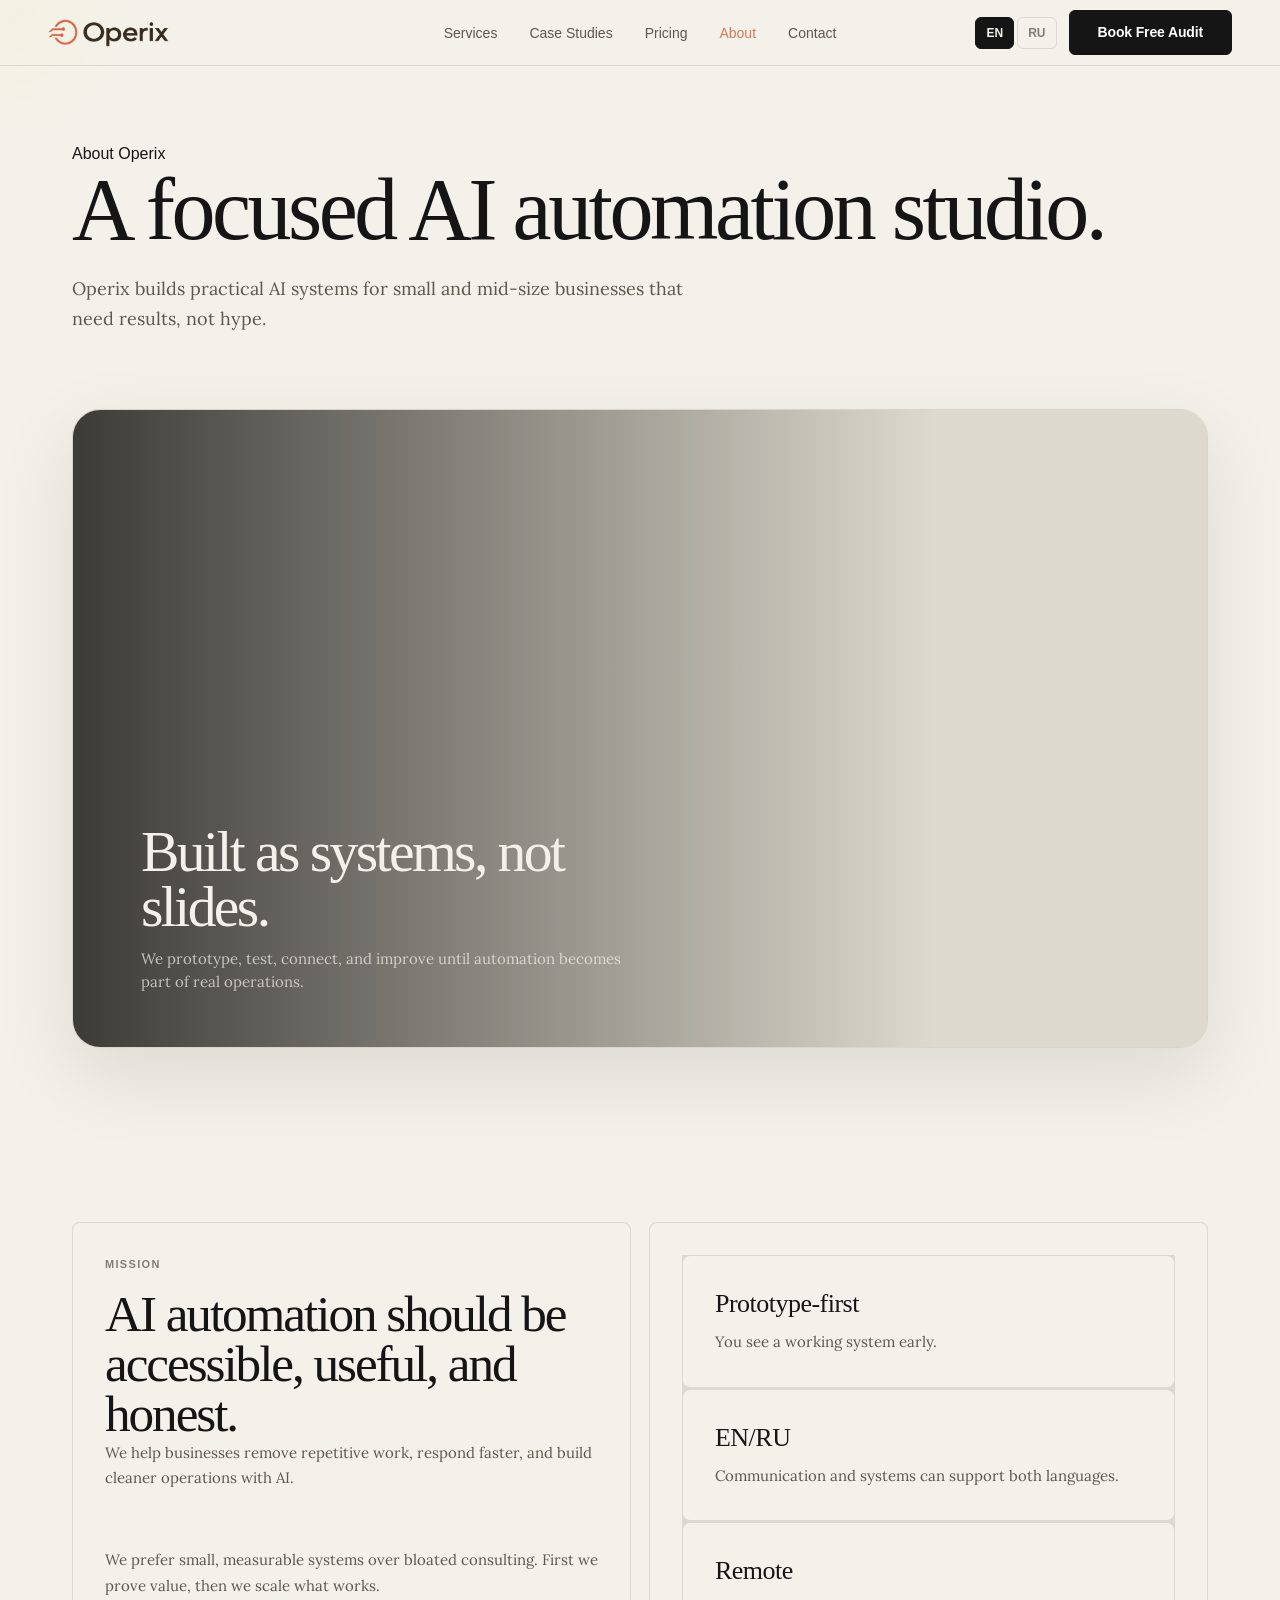
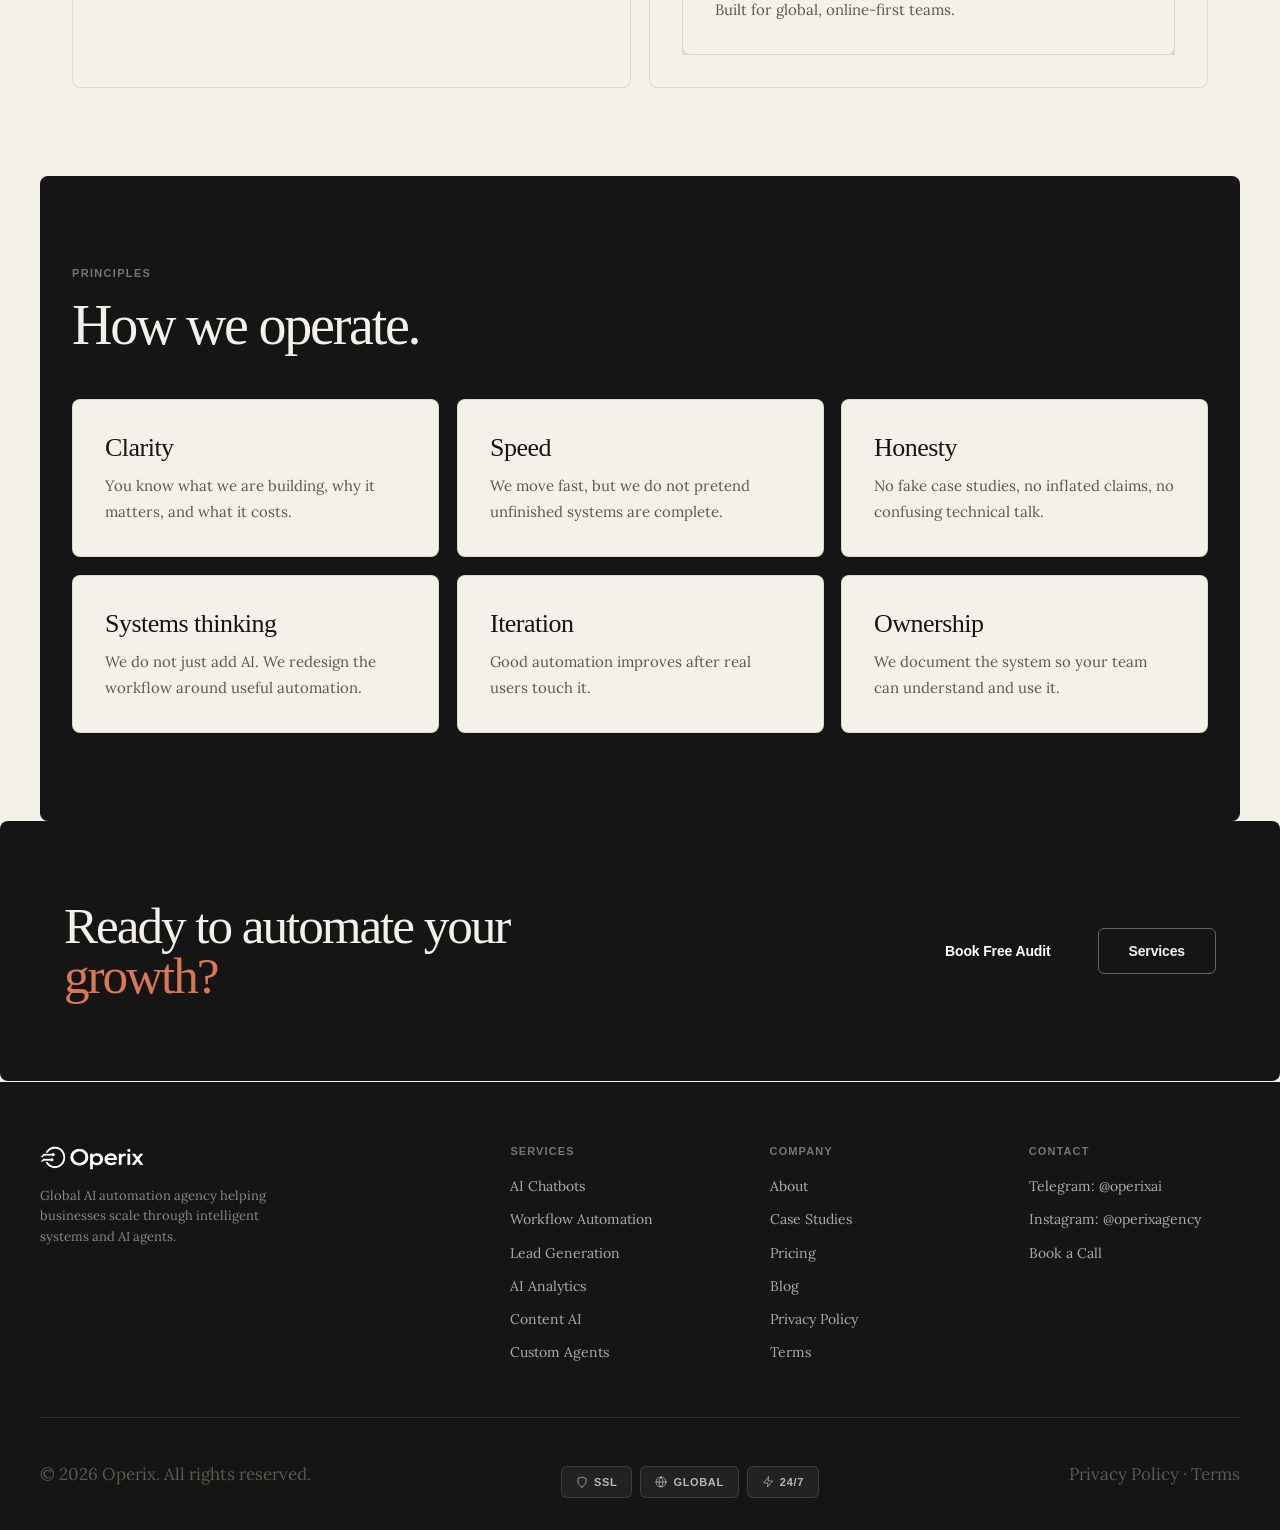
==== about.html @ 53443887 "Polish dark sections and final CTA" ====
<!DOCTYPE html>
<html lang="en">
<head>
<meta charset="UTF-8">
<meta name="viewport" content="width=device-width, initial-scale=1.0">
<meta name="description" content="Operix — AI Automation Agency">
<title>About — Operix</title>
<link rel="stylesheet" href="css/main.css?v=20260611-sectionpolish1">
<link rel="icon" type="image/png" sizes="32x32" href="/operix/operix-tab-icon-32.png?v=20260610-hard4">
<link rel="icon" type="image/png" sizes="16x16" href="/operix/operix-tab-icon-16.png?v=20260610-hard4">
<link rel="shortcut icon" href="/operix/operix-tab-icon.ico?v=20260610-hard4" type="image/x-icon">
<link rel="apple-touch-icon" sizes="180x180" href="/operix/operix-apple-touch-icon.png?v=20260610-hard4">
<link rel="manifest" href="/operix/site.webmanifest?v=20260610-hard4">
<link href="https://fonts.googleapis.com/css2?family=Poppins:wght@400;500;600;700;800;900&family=Lora:ital,wght@0,400;0,500;0,600;0,700;1,400;1,500&display=swap" rel="stylesheet">
</head>
<body>
<div id="nav-placeholder"></div>

<header class="page-header">
  <span class="label" data-p="about_kicker"></span>
  <h1 data-p="about_h1"></h1>
  <p data-p="about_sub"></p>
</header>
<section class="clean-wrap">
  <div class="clean-grid-2">
    <div class="clean-card anim">
      <span class="clean-kicker" data-p="about_mission_k"></span>
      <h2 style="font-size:clamp(32px,4vw,52px)" data-p="about_mission_h"></h2>
      <p data-p="about_mission_p1"></p>
      <p data-p="about_mission_p2"></p>
    </div>
    <div class="clean-card anim">
      <div class="clean-grid-1" style="display:flex;flex-direction:column;gap:1px;background:var(--border)">
        <div class="clean-card"><h3 data-p="about_stat1"></h3><p data-p="about_stat1_d"></p></div>
        <div class="clean-card"><h3 data-p="about_stat2"></h3><p data-p="about_stat2_d"></p></div>
        <div class="clean-card"><h3 data-p="about_stat3"></h3><p data-p="about_stat3_d"></p></div>
      </div>
    </div>
  </div>
</section>
<section class="section section-dark">
  <span class="clean-kicker" data-p="about_why_k"></span>
  <h2 class="section-title" style="margin-bottom:46px" data-p="about_why_h"></h2>
  <div class="clean-grid-3">
    <div class="outcome-card anim"><h3 data-p="about_v1_h"></h3><p data-p="about_v1_p"></p></div>
    <div class="outcome-card anim"><h3 data-p="about_v2_h"></h3><p data-p="about_v2_p"></p></div>
    <div class="outcome-card anim"><h3 data-p="about_v3_h"></h3><p data-p="about_v3_p"></p></div>
    <div class="outcome-card anim"><h3 data-p="about_v4_h"></h3><p data-p="about_v4_p"></p></div>
    <div class="outcome-card anim"><h3 data-p="about_v5_h"></h3><p data-p="about_v5_p"></p></div>
    <div class="outcome-card anim"><h3 data-p="about_v6_h"></h3><p data-p="about_v6_p"></p></div>
  </div>
</section>
<div id="footer-placeholder"></div>
<script src="js/layout.js?v=20260611-videobadge2"></script>
<script src="js/main.js?v=11"></script>
<script src="js/page-copy.js?v=20260611-proof1"></script>
<script src="js/video-motion.js?v=20260611-videobadge2"></script>
<script src="js/mobile-smooth.js?v=20260611-mobilefix1"></script>
</body>
</html>
---- css/main.css ----
/* ═══════════════════════════════════════════════════════
   OPERIX — Single Master CSS
   Design: Anthropic-inspired (ivory, slate, terracotta)
   All previous CSS files replaced by this one file.
   ═══════════════════════════════════════════════════════ */

@import url('https://fonts.googleapis.com/css2?family=Poppins:wght@400;500;600;700;800;900&family=Lora:ital,wght@0,400;0,600;1,400&display=swap');

/* ── Variables ── */
:root {
  --ivory:    #f4f1ea;
  --ivory-2:  #ebe6da;
  --ivory-3:  #dfd6c7;
  --slate:    #151515;
  --slate-2:  #2b2822;
  --slate-3:  #5e574d;
  --muted:    rgba(21,21,19,0.52);
  --border:   rgba(21,21,19,0.11);
  --terracotta:   #da7756;
  --terracotta-2: #bd5d3a;
  --terracotta-bg: rgba(218,119,86,0.10);
  --radius-ui: 6px;
  --radius-panel: 8px;
  --ease: cubic-bezier(.22,1,.36,1);
  /* legacy aliases */
  --black: var(--ivory); --white: var(--slate);
  --accent: var(--terracotta); --accent2: var(--terracotta-2);
  --gray: var(--ivory-2); --gray2: var(--ivory-3); --gray3: #dbd8cc;
  --muted2: var(--muted); --bg: var(--ivory); --surface: var(--ivory-2);
}

/* ── Reset ── */
*, *::before, *::after { margin:0; padding:0; box-sizing:border-box; min-width:0; }
html { scroll-behavior:smooth; font-size:16px; }
html, body { max-width:100%; overflow-x:hidden; background:var(--ivory); color:var(--slate); }
img { max-width:100%; display:block; }
a { color:inherit; text-decoration:none; }
svg { stroke:currentColor; }
input, select, textarea { font-size:16px; }

body {
  font-family: 'Lora', Georgia, serif;
  line-height:1.65;
  -webkit-font-smoothing:antialiased;
  background:var(--ivory);
  color:var(--slate);
}

/* ── Typography ── */
h1, h2, h3, h4, h5, h6 {
  font-family: Georgia, 'Times New Roman', serif;
  font-weight:500;
  line-height:.98;
  letter-spacing:-.04em;
  color:var(--slate);
}
h1 { font-size: clamp(40px, 7vw, 88px); }
h2 { font-size: clamp(28px, 4.5vw, 56px); }
h3 { font-size: clamp(18px, 2.5vw, 26px); line-height:1.2; letter-spacing:-.02em; }
p  { font-family:'Lora', Georgia, serif; font-size:17px; line-height:1.7; color:var(--slate-3); }

/* UI elements use sans */
.btn, .lang-btn, .label, .section-label, .clean-kicker, .eyebrow,
.nav-links a, .badge, .card-price, .stat-desc, .stat-label, .niche-tag,
.pricing-plan-name, .pricing-price-note, .blog-tag, .case-tag, .step-circle,
.step-number, .proof-text, .t-name, .t-role, .author-name, .author-role,
.footer-col h4, .footer-col h5, .footer-copy, .footer-links a,
.form-label, .faq-q, .mobile-menu a {
  font-family: -apple-system, BlinkMacSystemFont, 'Inter', 'Segoe UI', Roboto, Arial, sans-serif;
}

.accent { color:var(--terracotta); }
.stroke { color:var(--muted); }
.text-muted { color:var(--muted); }

/* ── Nav ── */
nav {
  position:fixed; top:0; left:0; right:0; z-index:100;
  height:66px;
  display:flex; align-items:center;
  padding:0 clamp(16px,4vw,48px);
  background:rgba(244,241,234,.94);
  border-bottom:1px solid var(--border);
  backdrop-filter:blur(16px);
  -webkit-backdrop-filter:blur(16px);
}
nav .logo { flex-shrink:0; margin-right:auto; display:flex; align-items:center; }
nav .logo img { height:28px; width:auto; }
.nav-links {
  position:absolute; left:50%; transform:translateX(-50%);
  display:flex; align-items:center; gap:32px;
  list-style:none; margin:0; padding:0;
}
.nav-links li { list-style:none; }
.nav-links a {
  font-size:14px; font-weight:500;
  color:var(--slate-3); transition:color .2s;
}
.nav-links a:hover, .nav-links a.active { color:var(--terracotta); }
.nav-right { display:flex; align-items:center; gap:12px; margin-left:28px; flex-shrink:0; }
.lang-switch, .lang-switcher { display:flex; gap:3px; }
.lang-btn {
  min-width:38px; height:32px; padding:0 10px;
  border:1px solid var(--border); background:transparent;
  color:var(--muted); font-size:12px; font-weight:700; cursor:pointer;
  transition:all .2s; border-radius:var(--radius-ui);
}
.lang-btn.active { background:var(--slate); border-color:var(--slate); color:var(--ivory); }
.lang-btn:hover:not(.active) { border-color:var(--terracotta); color:var(--terracotta); }

/* ── Mobile menu button ── */
.mobile-menu-btn {
  display:none !important;
  width:42px; height:42px; padding:0;
  border:1px solid var(--border); background:transparent;
  align-items:center; justify-content:center; cursor:pointer;
  border-radius:var(--radius-ui); color:var(--slate);
}
.mobile-menu-btn .burger {
  width:22px; height:15px;
  display:flex; flex-direction:column; justify-content:space-between; align-items:flex-end;
}
.mobile-menu-btn .burger span {
  display:block; height:2px; background:var(--slate); border-radius:999px;
}
.mobile-menu-btn .burger span:nth-child(1) { width:22px; background:var(--terracotta); }
.mobile-menu-btn .burger span:nth-child(2) { width:17px; }
.mobile-menu-btn .burger span:nth-child(3) { width:12px; background:var(--terracotta); }

/* ── Mobile menu panel ── */
.mobile-menu {
  position:fixed; inset:0;
  z-index:99; background:var(--ivory);
  padding:94px 20px calc(24px + env(safe-area-inset-bottom));
  min-height:100vh; min-height:100dvh;
  overflow-y:auto; overscroll-behavior:contain;
  transform:translateX(100%); opacity:0;
  transition:transform .28s var(--ease), opacity .28s ease;
  display:flex; flex-direction:column; pointer-events:none;
}
.mobile-menu.open { transform:translateX(0); opacity:1; pointer-events:auto; }
.mobile-menu ul { list-style:none; padding:0; margin:0; display:flex; flex-direction:column; flex:1; }
.mobile-menu a {
  display:flex; align-items:center; justify-content:space-between;
  min-height:52px; border-bottom:1px solid var(--border);
  color:var(--slate); font-weight:600; font-size:16px; text-decoration:none;
  transition:color .2s;
}
.mobile-menu a:hover { color:var(--terracotta); }
.mobile-menu-bottom { display:flex; flex-direction:column; gap:12px; padding-top:24px; margin-top:auto; }
.mobile-menu .btn-primary,
.mobile-menu .btn-primary:hover {
  color:#fff;
}
html.menu-open, body.menu-open { overflow:hidden; }
body.menu-open { position:fixed; left:0; right:0; width:100%; }

/* ── Buttons ── */
.btn {
  display:inline-flex; align-items:center; justify-content:center;
  gap:8px; cursor:pointer; border:none; text-decoration:none;
  font-size:14px; font-weight:700; letter-spacing:-.01em;
  white-space:normal; text-wrap:balance; line-height:1.15;
  min-height:44px; border-radius:var(--radius-ui);
  transition:transform .2s var(--ease), background .2s, border-color .2s, color .2s, box-shadow .2s;
}
.btn svg { flex-shrink:0; }
.btn-primary { background:var(--slate); border:1.5px solid var(--slate); color:#fff; padding:13px 28px; }
.btn-primary:hover { background:var(--terracotta-2); border-color:var(--terracotta-2); transform:translateY(-2px); box-shadow:0 12px 28px rgba(189,93,58,.2); }
.btn-ghost { background:transparent; border:1.5px solid rgba(21,21,19,.28); color:var(--slate); padding:13px 28px; }
.btn-ghost:hover { background:var(--slate); border-color:var(--slate); color:#fff; transform:translateY(-2px); }
.btn-outline { background:transparent; border:1.5px solid var(--terracotta); color:var(--terracotta); padding:13px 28px; }
.btn-outline:hover { background:var(--terracotta); color:#fff; transform:translateY(-2px); }
.btn-xl { padding:16px 36px; font-size:15px; }
.btn-lg { padding:14px 30px; }
.btn-sm { padding:9px 18px; font-size:13px; }

/* CTA banner overrides */
.cta-banner .btn-ghost { border-color:rgba(244,241,234,.36); color:var(--ivory); }
.cta-banner .btn-ghost:hover { border-color:var(--ivory); background:rgba(244,241,234,.1); color:var(--ivory); }
.section-dark .btn-ghost { border-color:rgba(244,241,234,.3); color:var(--ivory); }
.section-dark .btn-ghost:hover { background:rgba(244,241,234,.1); border-color:var(--ivory); }

/* ── Layout ── */
.section { padding:88px 32px; max-width:1200px; margin:0 auto; }
.section-full { padding:88px 32px; background:var(--ivory-2); }
.section-dark { padding:88px 32px; background:var(--slate); }
.section.section-dark { border-radius:var(--radius-panel); overflow:hidden; }
.section-dark h1, .section-dark h2, .section-dark h3, .section-dark .section-title { color:var(--ivory); }
.section-dark p, .section-dark li { color:rgba(244,241,234,.70); }
.section-dark .label, .section-dark .section-label, .section-dark .clean-kicker { color:rgba(244,241,234,.44); }

.section-head { display:flex; justify-content:space-between; align-items:flex-end; gap:28px; margin-bottom:52px; }
.section-head > p { max-width:420px; }
.section-label {
  display:block; font-size:11px; font-weight:700;
  letter-spacing:.12em; text-transform:uppercase; color:var(--terracotta); margin-bottom:16px;
}
.clean-kicker {
  display:block; font-size:11px; font-weight:700;
  letter-spacing:.12em; text-transform:uppercase; color:var(--muted); margin-bottom:16px;
}
.section-title { max-width:580px; }

/* ── Hero ── */
.hero, .clean-hero {
  padding:140px 32px 80px; max-width:1200px; margin:0 auto;
  display:flex; flex-direction:column;
  position:relative; overflow:hidden;
}
.hero h1, .clean-title { max-width:860px; margin-bottom:28px; }
.hero-sub, .clean-sub {
  font-size:18px; line-height:1.7; color:var(--slate-3);
  max-width:580px; margin-bottom:48px;
  font-family:'Lora', Georgia, serif;
}
.hero-actions, .clean-actions { display:flex; gap:14px; align-items:center; flex-wrap:wrap; }
.hero-social-proof, .clean-proof {
  margin-top:44px; display:flex; align-items:center; gap:12px;
  padding-top:0; border-top:0; flex-wrap:wrap;
}
.proof-token {
  display:inline-flex; align-items:center; gap:12px;
  font-size:11px; font-weight:700; letter-spacing:.08em; text-transform:uppercase;
  color:rgba(21,21,19,.42);
  border:0; padding:0; background:transparent;
  font-family:sans-serif;
}
.proof-token:not(:last-child)::after {
  content:"";
  width:4px; height:4px; border-radius:50%;
  background:rgba(21,21,19,.22);
}
.proof-avatars { display:flex; }
.proof-avatar {
  width:36px; height:36px; border-radius:50%;
  background:var(--ivory-3); border:2px solid var(--ivory);
  display:flex; align-items:center; justify-content:center;
  font-size:11px; font-weight:700; color:var(--terracotta); margin-left:-8px;
}
.proof-avatar:first-child { margin-left:0; }
.proof-text { font-size:13px; color:var(--muted); }
.clean-note {
  display:flex; align-items:center; justify-content:space-between; gap:24px;
  padding:32px;
  background:var(--ivory-2);
  border:1px solid var(--border);
  border-radius:var(--radius-panel);
}
.clean-note strong {
  display:block;
  margin-bottom:8px;
  font-family:-apple-system, BlinkMacSystemFont, 'Inter', 'Segoe UI', Roboto, Arial, sans-serif;
  font-size:15px;
  color:var(--slate);
}
.clean-note span {
  display:block;
  max-width:680px;
  color:var(--slate-3);
}
.clean-note .btn { flex-shrink:0; }
.proof-stars { color:var(--terracotta); font-size:12px; }

/* floating orbs */
.hero-orb { position:absolute; border-radius:50%; pointer-events:none; filter:blur(80px); opacity:.22; }
.hero-orb-1 { width:500px; height:500px; right:-80px; top:40px; background:radial-gradient(circle, rgba(218,119,86,.28), transparent 70%); animation:float1 8s ease-in-out infinite; }
.hero-orb-2 { width:280px; height:280px; left:-40px; bottom:80px; background:radial-gradient(circle, rgba(218,119,86,.14), transparent 70%); animation:float2 11s ease-in-out infinite; }
@keyframes float1 { 0%,100%{transform:translate(0,0)} 50%{transform:translate(-30px,18px)} }
@keyframes float2 { 0%,100%{transform:translate(0,0)} 50%{transform:translate(18px,-14px)} }

/* ── Cards & Grids ── */
.grid-3 { display:grid; grid-template-columns:repeat(3,minmax(0,1fr)); gap:1px; background:var(--border); border-radius:var(--radius-panel); overflow:hidden; }
.grid-2 { display:grid; grid-template-columns:repeat(2,minmax(0,1fr)); gap:1px; background:var(--border); border-radius:var(--radius-panel); overflow:hidden; }
.clean-grid-3 { display:grid; grid-template-columns:repeat(3,minmax(0,1fr)); gap:18px; }
.clean-grid-4 { display:grid; grid-template-columns:repeat(4,minmax(0,1fr)); gap:18px; }
.clean-grid-2 { display:grid; grid-template-columns:repeat(2,minmax(0,1fr)); gap:18px; }
.clean-wrap { padding:88px 32px; max-width:1200px; margin:0 auto; }

.card, .clean-card, .outcome-card, .plan {
  background:var(--ivory); padding:32px;
  display:flex; flex-direction:column;
  border:1px solid var(--border);
  border-radius:var(--radius-panel);
  transition:border-color .2s, box-shadow .25s, transform .2s var(--ease);
  overflow:hidden; word-break:normal; overflow-wrap:anywhere; hyphens:auto;
}
.card:hover, .clean-card:hover { border-color:rgba(218,119,86,.3); box-shadow:0 20px 52px rgba(21,21,19,.06); transform:translateY(-3px); }

/* Grid-gap layout (1px borders) */
.grid-3 .card, .grid-2 .card { background:var(--ivory); border:0; }

.card-num, .clean-num {
  font-size:11px; font-weight:700; letter-spacing:.1em;
  color:var(--muted); margin-bottom:20px; font-family:sans-serif;
}
.card-icon, .clean-icon {
  width:44px; height:44px; background:var(--ivory-2);
  display:flex; align-items:center; justify-content:center; margin-bottom:20px;
  border-radius:var(--radius-ui);
}
.card-icon svg, .clean-icon svg { width:20px; height:20px; stroke:var(--terracotta); }
.card h3, .clean-card h3, .outcome-card h3 { margin-bottom:10px; }
.card p, .clean-card p, .outcome-card p { flex:1; font-size:15px; }
.section-dark .clean-card,
.section-dark .outcome-card {
  color:var(--slate);
}
.section-dark .clean-card h3,
.section-dark .outcome-card h3 {
  color:var(--slate);
}
.section-dark .clean-card p,
.section-dark .outcome-card p,
.section-dark .clean-card li,
.section-dark .outcome-card li {
  color:var(--slate-3);
}
.section-dark .clean-card .clean-num,
.section-dark .outcome-card .clean-num {
  color:var(--muted);
}
.card-price {
  margin-top:auto; padding-top:20px; color:var(--terracotta);
  font-size:13px; font-weight:700;
}
.outcome-meta { display:flex; gap:8px; margin-top:16px; flex-wrap:wrap; }
.outcome-meta span { font-size:11px; font-family:sans-serif; color:var(--muted); background:var(--ivory-2); padding:4px 10px; border:1px solid var(--border); border-radius:var(--radius-ui); }

/* ── Stats ── */
.stats-grid { display:grid; grid-template-columns:repeat(4,minmax(0,1fr)); gap:1px; background:var(--border); border-radius:var(--radius-panel); overflow:hidden; }
.stat-item { background:var(--ivory); padding:38px 24px; text-align:center; }
.stat-big, .stat-number {
  font-family:Georgia, serif; font-size:clamp(34px,5vw,56px);
  font-weight:500; color:var(--terracotta); line-height:1; letter-spacing:-.04em; display:block;
}
.stat-desc, .stat-label {
  font-size:12px; line-height:1.5; color:var(--muted);
  text-transform:uppercase; letter-spacing:.06em; margin-top:10px; display:block;
}

/* ── Marquee ── */
.marquee-wrap {
  overflow:hidden; padding:22px 0;
  border-top:1px solid var(--border); border-bottom:1px solid var(--border);
  background:var(--ivory-2);
}
.marquee-track { display:flex; gap:48px; width:max-content; animation:marquee 28s linear infinite; }
.marquee-item { font-size:12px; font-weight:600; letter-spacing:.1em; text-transform:uppercase; color:var(--muted); white-space:nowrap; font-family:sans-serif; }
.marquee-sep { color:var(--terracotta); }
@keyframes marquee { 0%{transform:translateX(0)} 100%{transform:translateX(-50%)} }

/* ── Steps ── */
.steps-grid { display:grid; grid-template-columns:repeat(4,minmax(0,1fr)); gap:1px; background:rgba(244,241,234,.12); border-radius:var(--radius-panel); overflow:hidden; }
.step-item { padding:34px 28px; background:rgba(244,241,234,.04); color:var(--ivory); }
.step-circle, .step-number {
  display:inline-flex; align-items:center; justify-content:center;
  width:38px; height:38px; border:1px solid rgba(244,241,234,.22);
  color:var(--terracotta); margin-bottom:22px;
  font-size:11px; font-weight:800; letter-spacing:.06em;
  border-radius:var(--radius-ui);
}
.step-item h3, .step-item h4 { color:var(--ivory); font-size:18px; margin-bottom:10px; }
.step-item p, .step-desc { font-size:14px; color:rgba(244,241,234,.65); line-height:1.65; }

/* ── Testimonials ── */
.testimonials-grid { display:grid; grid-template-columns:repeat(3,minmax(0,1fr)); gap:1px; background:rgba(244,241,234,.12); border-radius:var(--radius-panel); overflow:hidden; }
.testimonial, .testimonial-card { padding:32px; background:rgba(244,241,234,.055); }
.testimonial-quote, .testimonial-text {
  font-size:16px; line-height:1.68; color:rgba(244,241,234,.84);
  margin-bottom:24px; font-family:'Lora', serif; font-style:italic;
}
.testimonial-author { display:flex; align-items:center; gap:14px; }
.author-avatar, .t-avatar {
  width:44px; height:44px; border-radius:50%;
  background:rgba(244,241,234,.1); border:1px solid rgba(244,241,234,.14);
  display:flex; align-items:center; justify-content:center;
  font-weight:800; color:var(--terracotta); flex-shrink:0; font-size:14px;
}
.author-name, .t-name { color:var(--ivory); font-weight:700; font-size:14px; }
.author-role, .t-role { color:rgba(244,241,234,.5); font-size:12px; margin-top:2px; }

/* ── Industries / Niches ── */
#niches { display:flex; flex-wrap:wrap; gap:10px; margin-bottom:36px; }
.niche-tag {
  border:1px solid var(--border); background:var(--ivory-2); color:var(--slate-3);
  padding:10px 16px; font-size:13px; font-weight:600; cursor:pointer; border-radius:var(--radius-ui);
  transition:all .2s;
}
.niche-tag:hover, .niche-tag.active { border-color:var(--terracotta); background:var(--terracotta-bg); color:var(--terracotta); }
#niche-preview { display:none; background:var(--ivory-2); border:1px solid var(--border); padding:32px; color:var(--slate); border-radius:var(--radius-panel); overflow:hidden; }
.niche-preview-inner { display:grid; grid-template-columns:1.1fr .9fr; gap:36px; align-items:start; }
.niche-preview-text h3 { color:var(--slate); font-size:26px; margin-bottom:12px; }
.niche-preview-text p { color:var(--slate-3); margin-bottom:20px; }
.niche-preview-text ul { list-style:none; padding:0; margin:0 0 28px; }
.niche-preview-text ul li { padding:7px 0; font-size:14px; color:var(--slate-3); display:flex; gap:10px; border-bottom:1px solid var(--border); }
.niche-preview-text ul li::before { content:"→"; color:var(--terracotta); flex-shrink:0; }
.niche-preview-results { display:grid; grid-template-columns:1fr 1fr; gap:1px; background:var(--border); border-radius:var(--radius-panel); overflow:hidden; }
.niche-result { background:var(--ivory); padding:24px; text-align:center; }
.niche-result-num { font-family:Georgia, serif; font-size:36px; font-weight:500; color:var(--terracotta); letter-spacing:-.04em; }
.niche-result-label { font-size:11px; color:var(--muted); margin-top:6px; text-transform:uppercase; letter-spacing:.05em; font-family:sans-serif; }

/* ── Pricing ── */
.pricing-grid { display:grid; grid-template-columns:repeat(3,minmax(0,1fr)); gap:1px; background:var(--border); border-radius:var(--radius-panel); overflow:hidden; }
.pricing-card { background:var(--ivory); padding:40px 32px; display:flex; flex-direction:column; overflow:hidden; word-break:normal; overflow-wrap:anywhere; hyphens:auto; }
.pricing-card.featured { background:var(--slate); }
.pricing-card.featured h3, .pricing-card.featured .pricing-price, .pricing-card.featured .pricing-plan-name { color:var(--ivory); }
.pricing-card.featured p, .pricing-card.featured .pricing-features li { color:rgba(244,241,234,.6); }
.pricing-plan-name { font-size:11px; font-weight:700; letter-spacing:.12em; text-transform:uppercase; color:var(--terracotta); margin-bottom:8px; }
.pricing-price { font-family:Georgia, serif; font-weight:500; font-size:clamp(36px,4vw,52px); color:var(--slate); line-height:1; margin:20px 0 4px; letter-spacing:-.04em; }
.pricing-price-note { font-size:12px; color:var(--muted); margin-bottom:24px; }
.pricing-features { list-style:none; padding:0; flex:1; }
.pricing-features li { padding:10px 0; border-bottom:1px solid var(--border); font-size:14px; color:var(--slate-3); display:flex; gap:10px; align-items:flex-start; font-family:'Lora', serif; }
.pricing-features li svg { flex-shrink:0; margin-top:2px; color:var(--terracotta); }
.pricing-card .btn { margin-top:28px; }

/* Retainers */
.retainer-grid { display:grid; grid-template-columns:repeat(3,minmax(0,1fr)); gap:1px; background:var(--border); margin-top:48px; border-radius:var(--radius-panel); overflow:hidden; }
.retainer-card { background:var(--ivory); padding:36px 28px; display:flex; flex-direction:column; overflow:hidden; }
.retainer-price { font-family:Georgia, serif; font-size:32px; font-weight:500; color:var(--terracotta); margin:12px 0 4px; letter-spacing:-.04em; }
.retainer-card .btn { margin-top:auto; padding-top:20px; }

/* Pricing table */
.pricing-table { width:100%; border-collapse:collapse; margin-top:64px; }
.pricing-table th, .pricing-table td { padding:16px 20px; border-bottom:1px solid var(--border); text-align:left; font-family:'Lora', serif; font-size:14px; }
.pricing-table th { font-family:sans-serif; font-size:12px; font-weight:700; text-transform:uppercase; letter-spacing:.08em; color:var(--muted); background:var(--ivory-2); }
.pricing-table td:not(:first-child) { text-align:center; }
.pricing-table .check { color:var(--terracotta); font-size:16px; font-weight:700; }
.pricing-table .dash { color:var(--muted); }

/* ── FAQ ── */
.faq-item { border-bottom:1px solid var(--border); }
.faq-q {
  padding:20px 0; display:flex; justify-content:space-between;
  align-items:center; cursor:pointer; gap:16px;
  font-size:16px; font-weight:600; color:var(--slate);
}
.faq-q svg { flex-shrink:0; transition:transform .3s; color:var(--terracotta); }
.faq-item.open .faq-q svg { transform:rotate(45deg); }
.faq-a { display:none; padding-bottom:20px; font-size:15px; color:var(--slate-3); line-height:1.7; font-family:'Lora', serif; }
.faq-item.open .faq-a { display:block; }

/* ── Blog ── */
.blog-grid { display:grid; grid-template-columns:repeat(3,minmax(0,1fr)); gap:1px; background:var(--border); border-radius:var(--radius-panel); overflow:hidden; }
.blog-card { background:var(--ivory); display:flex; flex-direction:column; overflow:hidden; }
.blog-card-img { height:180px; background:var(--ivory-3); overflow:hidden; position:relative; }
.blog-card-body { padding:28px; flex:1; display:flex; flex-direction:column; }
.blog-tag { font-size:10px; font-weight:700; letter-spacing:.1em; text-transform:uppercase; color:var(--terracotta); margin-bottom:12px; }
.blog-card h3 { font-size:18px; margin-bottom:10px; line-height:1.3; }
.blog-card p { font-size:14px; flex:1; margin-bottom:20px; }
.blog-card-meta { display:flex; justify-content:space-between; align-items:center; padding-top:16px; border-top:1px solid var(--border); margin-top:auto; }
.blog-read-time { font-size:12px; color:var(--muted); font-family:sans-serif; }

/* ── Cases ── */
.cases-grid { display:grid; grid-template-columns:repeat(2,minmax(0,1fr)); gap:1px; background:var(--border); border-radius:var(--radius-panel); overflow:hidden; }
.case-card { background:var(--ivory); padding:40px 36px; display:flex; flex-direction:column; gap:20px; overflow:hidden; }
.case-tag { font-size:10px; font-weight:700; letter-spacing:.1em; text-transform:uppercase; color:var(--terracotta); }
.case-card h3 { font-size:22px; line-height:1.3; }
.case-metrics { display:grid; grid-template-columns:repeat(3,minmax(0,1fr)); gap:12px; margin-top:auto; }
.case-metric { text-align:center; padding:16px; background:var(--ivory-2); border-radius:var(--radius-ui); }
.case-metric-num { font-family:Georgia, serif; font-size:26px; font-weight:500; color:var(--terracotta); letter-spacing:-.03em; }
.case-metric-label { font-size:10px; color:var(--muted); text-transform:uppercase; letter-spacing:.06em; margin-top:4px; font-family:sans-serif; }

/* ── CTA Banner ── */
.cta-banner {
  background:var(--slate); color:var(--ivory);
  padding:80px 64px; display:flex; align-items:center;
  justify-content:space-between; gap:40px;
  border-radius:var(--radius-panel);
}
.cta-banner h2 { color:var(--ivory); font-size:clamp(28px,4vw,52px); max-width:520px; }
.cta-banner span { color:var(--terracotta); }
.cta-banner-actions { display:flex; gap:16px; flex-shrink:0; flex-wrap:wrap; }

/* ── Page header ── */
.page-header { padding:140px 32px 64px; max-width:1200px; margin:0 auto; }
.page-header h1 { margin-bottom:20px; }
.page-header p { font-size:18px; max-width:640px; }

/* ── Services ── */
.service-detail { display:grid; grid-template-columns:minmax(0,1fr) minmax(0,1.1fr); gap:clamp(32px,6vw,72px); padding:72px 0; border-bottom:1px solid var(--border); align-items:start; }
.service-detail.reverse .service-detail-visual { order:-1; }
.service-detail-text h2 { margin-bottom:18px; }
.service-detail-text p { font-size:17px; margin-bottom:28px; }
.feature-item { display:flex; align-items:flex-start; gap:12px; padding:10px 0; border-bottom:1px solid var(--border); font-size:15px; color:var(--slate-3); font-family:'Lora', serif; }
.feature-item svg { flex-shrink:0; margin-top:2px; color:var(--terracotta); }
.service-detail-visual { background:var(--ivory-2); border:1px solid var(--border); padding:36px; min-height:280px; display:flex; flex-direction:column; gap:16px; border-radius:var(--radius-panel); overflow:hidden; }
.visual-tag { font-size:11px; font-weight:700; letter-spacing:.1em; text-transform:uppercase; color:var(--terracotta); background:var(--terracotta-bg); border:1px solid rgba(218,119,86,.2); padding:6px 12px; display:inline-block; font-family:sans-serif; border-radius:var(--radius-ui); }
.visual-metric { background:var(--ivory); border:1px solid var(--border); padding:20px; border-radius:var(--radius-ui); }
.visual-metric-num { font-family:Georgia, serif; font-size:32px; font-weight:500; color:var(--slate); letter-spacing:-.04em; }
.visual-metric-label { font-size:12px; color:var(--muted); margin-top:4px; font-family:sans-serif; }
.visual-metrics { display:grid; grid-template-columns:1fr 1fr; gap:1px; background:var(--border); border-radius:var(--radius-panel); overflow:hidden; }

/* ── Contact ── */
.contact-clean-grid { display:grid; grid-template-columns:.9fr 1.1fr; gap:40px; align-items:start; }
.contact-card { background:var(--ivory-2); border:1px solid var(--border); padding:40px; overflow:hidden; word-break:normal; overflow-wrap:anywhere; hyphens:auto; border-radius:var(--radius-panel); }
.contact-card .clean-kicker { margin-bottom:12px; }
.clean-list { list-style:none; padding:0; margin:24px 0 32px; }
.clean-list li { padding:10px 0; font-size:15px; color:var(--slate-3); border-bottom:1px solid var(--border); display:flex; gap:10px; font-family:'Lora', serif; }
.clean-list li::before { content:"→"; color:var(--terracotta); flex-shrink:0; }
.form-row-clean { display:grid; grid-template-columns:1fr 1fr; gap:16px; }
.form-group-clean { margin-bottom:18px; display:flex; flex-direction:column; gap:6px; }
.form-label { font-size:11px; font-weight:700; letter-spacing:.08em; text-transform:uppercase; color:var(--muted); }
.form-input, .form-textarea, .form-select, input, textarea, select {
  width:100%; padding:13px 16px;
  border:1px solid var(--border); background:var(--ivory);
  color:var(--slate); font-size:15px; font-family:'Lora', Georgia, serif;
  border-radius:var(--radius-ui); transition:border-color .2s; outline:none;
}
.form-input:focus, .form-textarea:focus, .form-select:focus,
input:focus, textarea:focus, select:focus {
  border-color:var(--terracotta);
  box-shadow:0 0 0 3px rgba(218,119,86,.1);
}
.form-select option { background:var(--ivory); }
.contact-ways { display:grid; grid-template-columns:repeat(3,minmax(0,1fr)); gap:1px; background:var(--border); margin-bottom:64px; border-radius:var(--radius-panel); overflow:hidden; }
.contact-way { background:var(--ivory-2); padding:36px 28px; transition:background .2s; }
.contact-way:hover { background:var(--ivory-3); }
.contact-way h3 { font-size:18px; margin-bottom:8px; }
.contact-way a { color:var(--slate-3); font-size:14px; font-family:'Lora', serif; }
.contact-way a:hover { color:var(--terracotta); }
.success-state-clean {
  display:none; text-align:center; padding:48px 24px;
  flex-direction:column; align-items:center; gap:16px;
}
.success-state-clean h3 { font-size:28px; margin-bottom:8px; }
.form-hint { font-size:13px; color:var(--muted); margin-top:16px; font-family:sans-serif; line-height:1.5; }
#form-error { color:#b91c1c; }

/* ── About ── */
.values-grid { display:grid; grid-template-columns:repeat(3,minmax(0,1fr)); gap:1px; background:var(--border); }
.value-item { background:var(--ivory); padding:36px 28px; overflow:hidden; }
.value-item h3 { font-size:18px; margin-bottom:12px; }
.about-stats { display:grid; grid-template-columns:repeat(3,minmax(0,1fr)); gap:1px; background:var(--border); }
.about-stat { background:var(--ivory-2); padding:40px 28px; text-align:center; }
.about-stat-num { font-family:Georgia, serif; font-size:clamp(36px,5vw,52px); font-weight:500; color:var(--terracotta); letter-spacing:-.04em; }
.about-stat-label { font-size:12px; color:var(--muted); margin-top:6px; text-transform:uppercase; letter-spacing:.06em; font-family:sans-serif; }

/* ── Footer ── */
footer { background:var(--slate); color:var(--ivory); padding:64px 32px 32px; }
.footer-top { max-width:1200px; margin:0 auto; display:grid; grid-template-columns:2fr 1fr 1fr 1fr; gap:48px; margin-bottom:48px; }
.footer-brand .logo img { filter:brightness(0) invert(1); height:24px; }
.footer-brand > p { font-size:13px; color:rgba(244,241,234,.52); margin-top:16px; font-family:'Lora', serif; line-height:1.6; max-width:240px; }
.footer-col h4, .footer-col h5 { font-size:11px; font-weight:700; letter-spacing:.1em; text-transform:uppercase; color:rgba(244,241,234,.44); margin-bottom:14px; }
.footer-col ul { list-style:none; padding:0; margin:0; }
.footer-col a { display:block; color:rgba(244,241,234,.68); padding:5px 0; font-family:'Lora', serif; font-size:14px; transition:color .2s; }
.footer-col a:hover { color:var(--terracotta); }
.footer-bottom { max-width:1200px; margin:0 auto; padding-top:32px; border-top:1px solid rgba(244,241,234,.1); display:flex; justify-content:space-between; align-items:center; flex-wrap:wrap; gap:16px; }
.footer-copy { font-size:12px; color:rgba(244,241,234,.36); }
.footer-links { display:flex; gap:24px; }
.footer-links a { font-size:12px; color:rgba(244,241,234,.36); transition:color .2s; }
.footer-links a:hover { color:var(--ivory); }
.footer-badges { display:flex; gap:8px; margin-top:16px; flex-wrap:wrap; }
.footer-badges .badge { background:rgba(244,241,234,.06); border-color:rgba(244,241,234,.12); color:rgba(244,241,234,.72); }

/* ── Misc ── */
.badge {
  display:inline-flex; align-items:center; gap:6px; padding:6px 14px;
  border:1px solid var(--border); background:var(--ivory-2);
  font-size:11px; font-weight:600; color:var(--muted); letter-spacing:.06em; text-transform:uppercase; font-family:sans-serif;
  border-radius:var(--radius-ui);
}
.badge-dot { width:5px; height:5px; border-radius:50%; background:var(--terracotta); }
.divider, hr { border:none; border-top:1px solid var(--border); }
.eyebrow { display:inline-flex; align-items:center; gap:8px; margin-bottom:20px; }
.eyebrow-dot { width:6px; height:6px; border-radius:50%; background:var(--terracotta); }

/* ── Video motion panels (opx) ── */
.opx-video-panel { max-width:1200px; margin:42px auto 86px; padding:0 32px; }
.opx-video-inner {
  width:100%; aspect-ratio:16/9; height:auto; position:relative;
  background:var(--ivory-2); border:1px solid rgba(21,21,19,.08);
  border-radius:28px; overflow:hidden;
  box-shadow:0 28px 80px rgba(21,21,19,.10);
}
.opx-motion-video {
  position:absolute; inset:0; width:100%; height:100%;
  object-fit:cover; object-position:center; z-index:1;
  background:var(--ivory-2);
  transform:translateZ(0); backface-visibility:hidden;
  will-change:transform;
}
.opx-video-shade {
  position:absolute; inset:0; z-index:2; pointer-events:none;
  background:linear-gradient(90deg, rgba(244,241,234,.82), rgba(244,241,234,.38) 44%, rgba(244,241,234,.04) 76%);
}
.opx-video-panel[data-theme="dark"] .opx-video-shade {
  background:linear-gradient(90deg, rgba(21,21,19,.82), rgba(21,21,19,.38) 44%, rgba(21,21,19,.06) 76%);
}
.opx-video-badge {
  position:absolute; z-index:4; top:20px; left:20px;
  display:none !important; align-items:center; gap:8px;
  padding:7px 12px; background:rgba(21,21,19,.86); color:#fff;
  font-size:10px; font-weight:800; letter-spacing:.07em; text-transform:uppercase; border-radius:999px;
}
.opx-video-badge::before { content:""; width:7px; height:7px; border-radius:50%; background:#78f09c; animation:opxDot 1.8s ease infinite; }
.opx-video-panel[data-theme="dark"] .opx-video-badge { background:rgba(244,241,234,.14); border:1px solid rgba(244,241,234,.18); }
.opx-video-copy {
  position:absolute; z-index:4; left:clamp(24px,5.5vw,68px); bottom:clamp(24px,5vw,54px);
  max-width:min(500px,48%);
}
.opx-video-copy h3 {
  font-family:Georgia, 'Times New Roman', serif;
  font-size:clamp(30px,4.5vw,62px); line-height:.96;
  letter-spacing:-.045em; font-weight:500; color:var(--slate);
}
.opx-video-panel[data-theme="dark"] .opx-video-copy h3 { color:var(--ivory); }
.opx-video-copy p { margin-top:12px; font-size:15px; line-height:1.55; color:var(--slate-3); }
.opx-video-panel[data-theme="dark"] .opx-video-copy p { color:rgba(244,241,234,.72); }
.page-header + .opx-video-panel, .clean-hero + .opx-video-panel { margin-top:10px; }
@keyframes opxDot { 0%,100%{opacity:1;transform:scale(1)} 50%{opacity:.5;transform:scale(.7)} }

/* ── Animations ── */
.anim { opacity:0; transform:translateY(22px); transition:opacity .65s var(--ease), transform .65s var(--ease); will-change:opacity, transform; }
.anim.in, .anim.visible { opacity:1; transform:translateY(0); }
@keyframes fadeUp { from{opacity:0;transform:translateY(20px)} to{opacity:1;transform:translateY(0)} }

/* ── Cursor glow (desktop) ── */
@media (hover:hover) and (pointer:fine) {
  .cursor-glow { width:280px; height:280px; border-radius:50%; pointer-events:none; position:fixed; z-index:0; background:radial-gradient(circle, rgba(218,119,86,.05), transparent 70%); transform:translate(-50%,-50%); }
}

/* Items above fold: no animation delay */
.clean-hero .anim, .clean-hero .clean-card,
.page-header .anim, .hero .anim {
  opacity:1 !important; transform:none !important; transition:none !important;
}
.outcome-card.anim.in, .outcome-card.anim.visible,
.clean-card.anim.in, .clean-card.anim.visible {
  opacity:1; transform:translateY(0);
}

/* ══════════════════════════
   RESPONSIVE
══════════════════════════ */
@media (max-width:980px) {
  .nav-links, .nav-right > .btn { display:none !important; }
  .mobile-menu-btn { display:flex !important; }
  .footer-top { grid-template-columns:1fr 1fr; }
  .grid-3, .clean-grid-3 { grid-template-columns:repeat(2,minmax(0,1fr)); }
  .steps-grid, .testimonials-grid { grid-template-columns:repeat(2,minmax(0,1fr)); }
  .stats-grid { grid-template-columns:repeat(2,minmax(0,1fr)); }
  .service-detail, .contact-clean-grid { grid-template-columns:1fr; }
  .service-detail.reverse .service-detail-visual { order:0; }
  .section-head { align-items:flex-start; flex-direction:column; }
  .contact-ways { grid-template-columns:1fr; }
  .opx-video-inner { aspect-ratio:4/5; }
  .opx-video-shade { background:linear-gradient(180deg, rgba(244,241,234,.1), rgba(244,241,234,.88) 74%) !important; }
  .opx-video-panel[data-theme="dark"] .opx-video-shade { background:linear-gradient(180deg, rgba(21,21,19,.1), rgba(21,21,19,.88) 74%) !important; }
  .opx-video-copy { left:20px; right:20px; bottom:24px; max-width:none; }
  .opx-video-copy h3 { font-size:clamp(34px,10vw,48px); }
}

@media (max-width:640px) {
  nav { height:62px; padding:0 16px; }
  .mobile-menu { padding-top:90px; }
  nav .logo img { height:24px; }
  .lang-btn { min-width:34px; height:30px; padding:0 8px; }
  .hero, .clean-hero { padding:108px 20px 54px; }
  h1 { font-size:clamp(36px,12vw,54px); }
  .hero-sub, .clean-sub { font-size:16px; margin-bottom:32px; }
  .hero-actions, .clean-actions, .cta-banner-actions { flex-direction:column; width:100%; }
  .hero-actions .btn, .clean-actions .btn, .cta-banner-actions .btn, .section-head .btn { width:100%; }
  .clean-note { flex-direction:column; align-items:flex-start; padding:24px; }
  .clean-note .btn { width:100%; }
  .section, .clean-wrap { padding:56px 20px; }
  .section-full, .section-dark { padding:56px 20px; }
  h2 { font-size:clamp(28px,9vw,40px); }
  .grid-3, .grid-2, .clean-grid-3, .clean-grid-4, .clean-grid-2,
  .pricing-grid, .cases-grid, .blog-grid, .values-grid,
  .retainer-grid, .testimonials-grid, .form-row-clean { grid-template-columns:1fr; }
  .stats-grid, .niche-preview-results { grid-template-columns:1fr 1fr; }
  .case-metrics { grid-template-columns:1fr; }
  .niche-preview-inner { grid-template-columns:1fr; }
  .footer-top { grid-template-columns:1fr; gap:28px; }
  .footer-bottom { flex-direction:column; text-align:center; }
  .cta-banner { padding:44px 22px; flex-direction:column; align-items:flex-start; }
  .page-header { padding:108px 20px 44px; }
  .about-stats { grid-template-columns:1fr; }
  .opx-video-panel { padding:0 20px; margin:20px auto 52px; }
  .opx-video-inner { border-radius:18px; }
  .opx-video-copy h3 { font-size:clamp(28px,9vw,40px); }
  .opx-video-copy p { font-size:14px; }
}

@media (max-width:390px) {
  h1 { font-size:34px; }
  .stats-grid, .niche-preview-results { grid-template-columns:1fr; }
  .btn { width:100%; }
}

@media (prefers-reduced-motion:reduce) {
  .anim, .hero-orb { opacity:1 !important; transform:none !important; transition:none !important; animation:none !important; }
  .marquee-track { animation:none !important; }
}
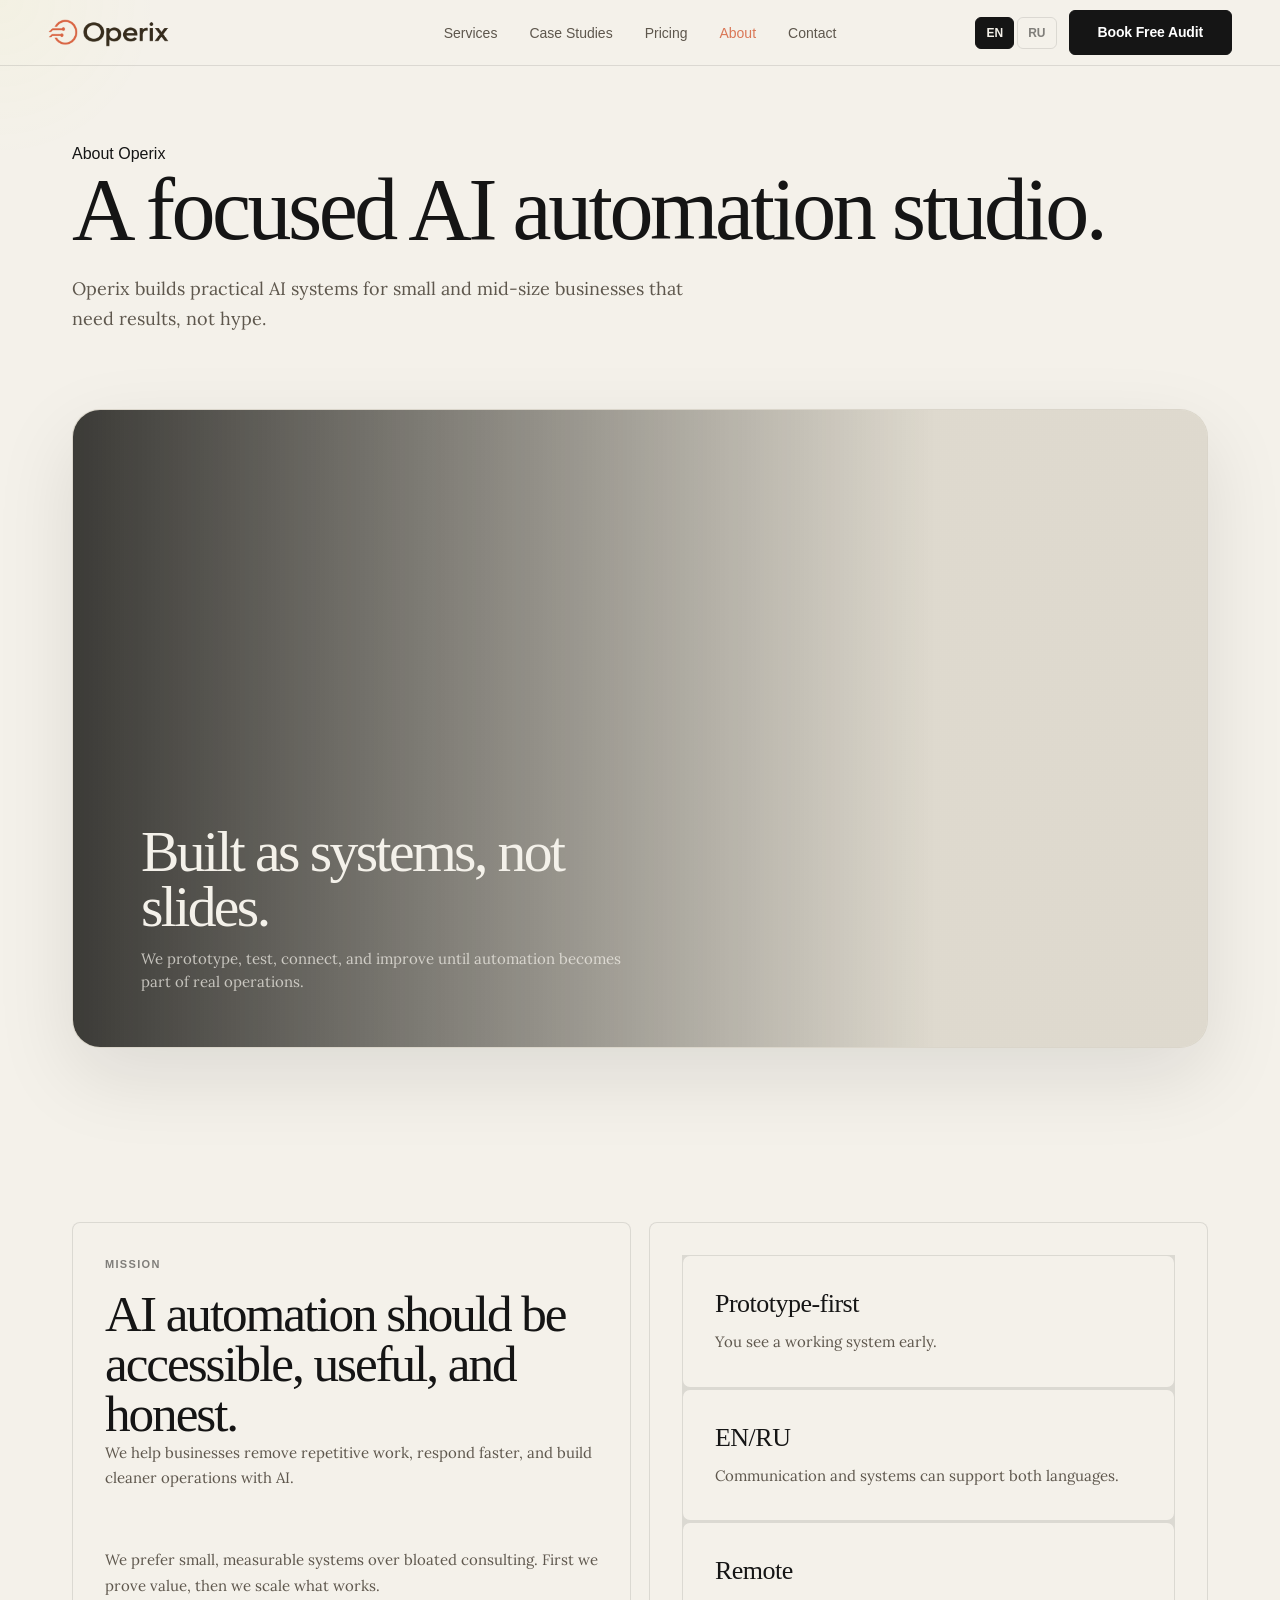
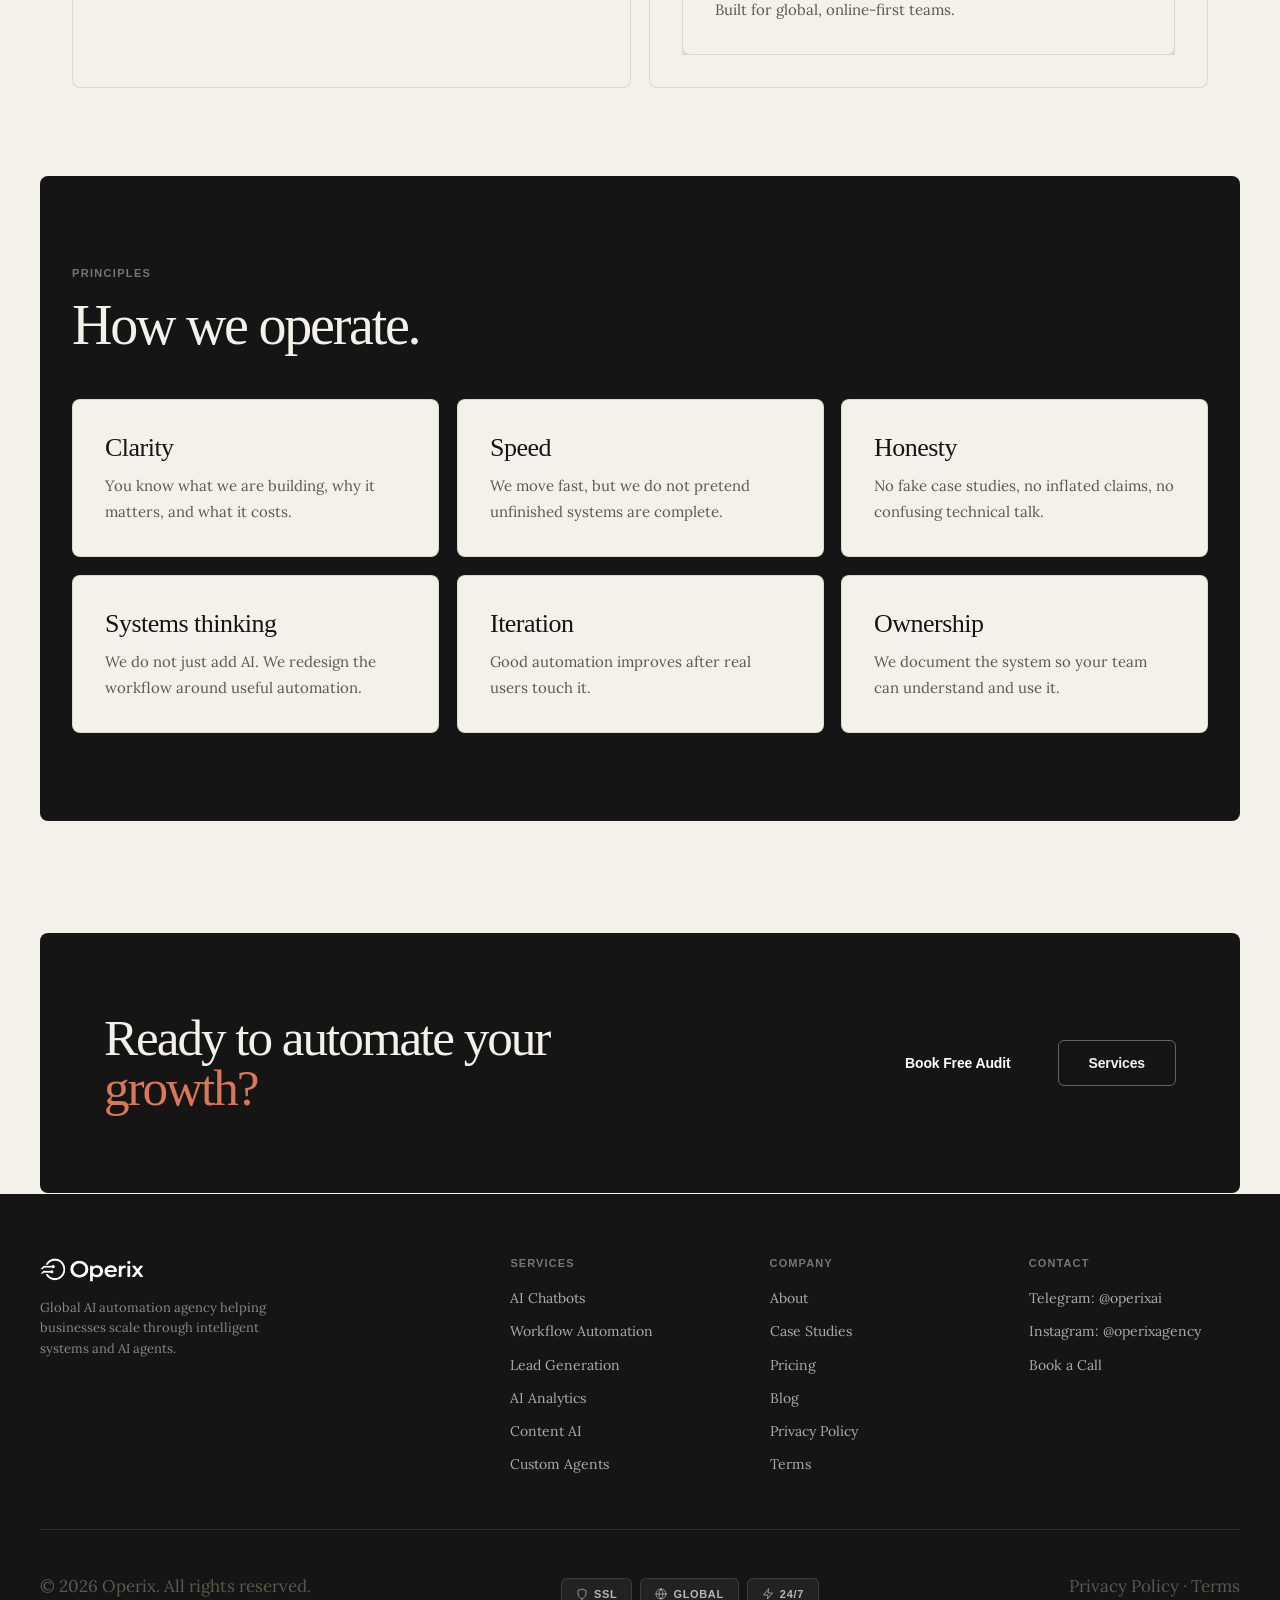
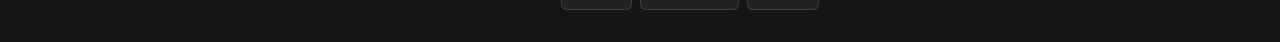
==== commit 3b2d0cca: "Add breathing room before footer CTA" ====
--- a/about.html
+++ b/about.html
@@ -5,7 +5,7 @@
 <meta name="viewport" content="width=device-width, initial-scale=1.0">
 <meta name="description" content="Operix — AI Automation Agency">
 <title>About — Operix</title>
-<link rel="stylesheet" href="css/main.css?v=20260611-sectionpolish1">
+<link rel="stylesheet" href="css/main.css?v=20260611-breath1">
 <link rel="icon" type="image/png" sizes="32x32" href="/operix/operix-tab-icon-32.png?v=20260610-hard4">
 <link rel="icon" type="image/png" sizes="16x16" href="/operix/operix-tab-icon-16.png?v=20260610-hard4">
 <link rel="shortcut icon" href="/operix/operix-tab-icon.ico?v=20260610-hard4" type="image/x-icon">
--- a/css/main.css
+++ b/css/main.css
@@ -240,26 +240,6 @@
 }
 .proof-avatar:first-child { margin-left:0; }
 .proof-text { font-size:13px; color:var(--muted); }
-.clean-note {
-  display:flex; align-items:center; justify-content:space-between; gap:24px;
-  padding:32px;
-  background:var(--ivory-2);
-  border:1px solid var(--border);
-  border-radius:var(--radius-panel);
-}
-.clean-note strong {
-  display:block;
-  margin-bottom:8px;
-  font-family:-apple-system, BlinkMacSystemFont, 'Inter', 'Segoe UI', Roboto, Arial, sans-serif;
-  font-size:15px;
-  color:var(--slate);
-}
-.clean-note span {
-  display:block;
-  max-width:680px;
-  color:var(--slate-3);
-}
-.clean-note .btn { flex-shrink:0; }
 .proof-stars { color:var(--terracotta); font-size:12px; }
 
 /* floating orbs */
@@ -462,6 +442,14 @@
 .case-metric-label { font-size:10px; color:var(--muted); text-transform:uppercase; letter-spacing:.06em; margin-top:4px; font-family:sans-serif; }
 
 /* ── CTA Banner ── */
+.footer-cta-wrap {
+  padding:112px 32px 0;
+  background:var(--ivory);
+}
+.footer-cta-wrap .cta-banner {
+  max-width:1200px;
+  margin:0 auto;
+}
 .cta-banner {
   background:var(--slate); color:var(--ivory);
   padding:80px 64px; display:flex; align-items:center;
@@ -661,8 +649,6 @@
   .hero-sub, .clean-sub { font-size:16px; margin-bottom:32px; }
   .hero-actions, .clean-actions, .cta-banner-actions { flex-direction:column; width:100%; }
   .hero-actions .btn, .clean-actions .btn, .cta-banner-actions .btn, .section-head .btn { width:100%; }
-  .clean-note { flex-direction:column; align-items:flex-start; padding:24px; }
-  .clean-note .btn { width:100%; }
   .section, .clean-wrap { padding:56px 20px; }
   .section-full, .section-dark { padding:56px 20px; }
   h2 { font-size:clamp(28px,9vw,40px); }
@@ -674,6 +660,7 @@
   .niche-preview-inner { grid-template-columns:1fr; }
   .footer-top { grid-template-columns:1fr; gap:28px; }
   .footer-bottom { flex-direction:column; text-align:center; }
+  .footer-cta-wrap { padding:72px 20px 0; }
   .cta-banner { padding:44px 22px; flex-direction:column; align-items:flex-start; }
   .page-header { padding:108px 20px 44px; }
   .about-stats { grid-template-columns:1fr; }
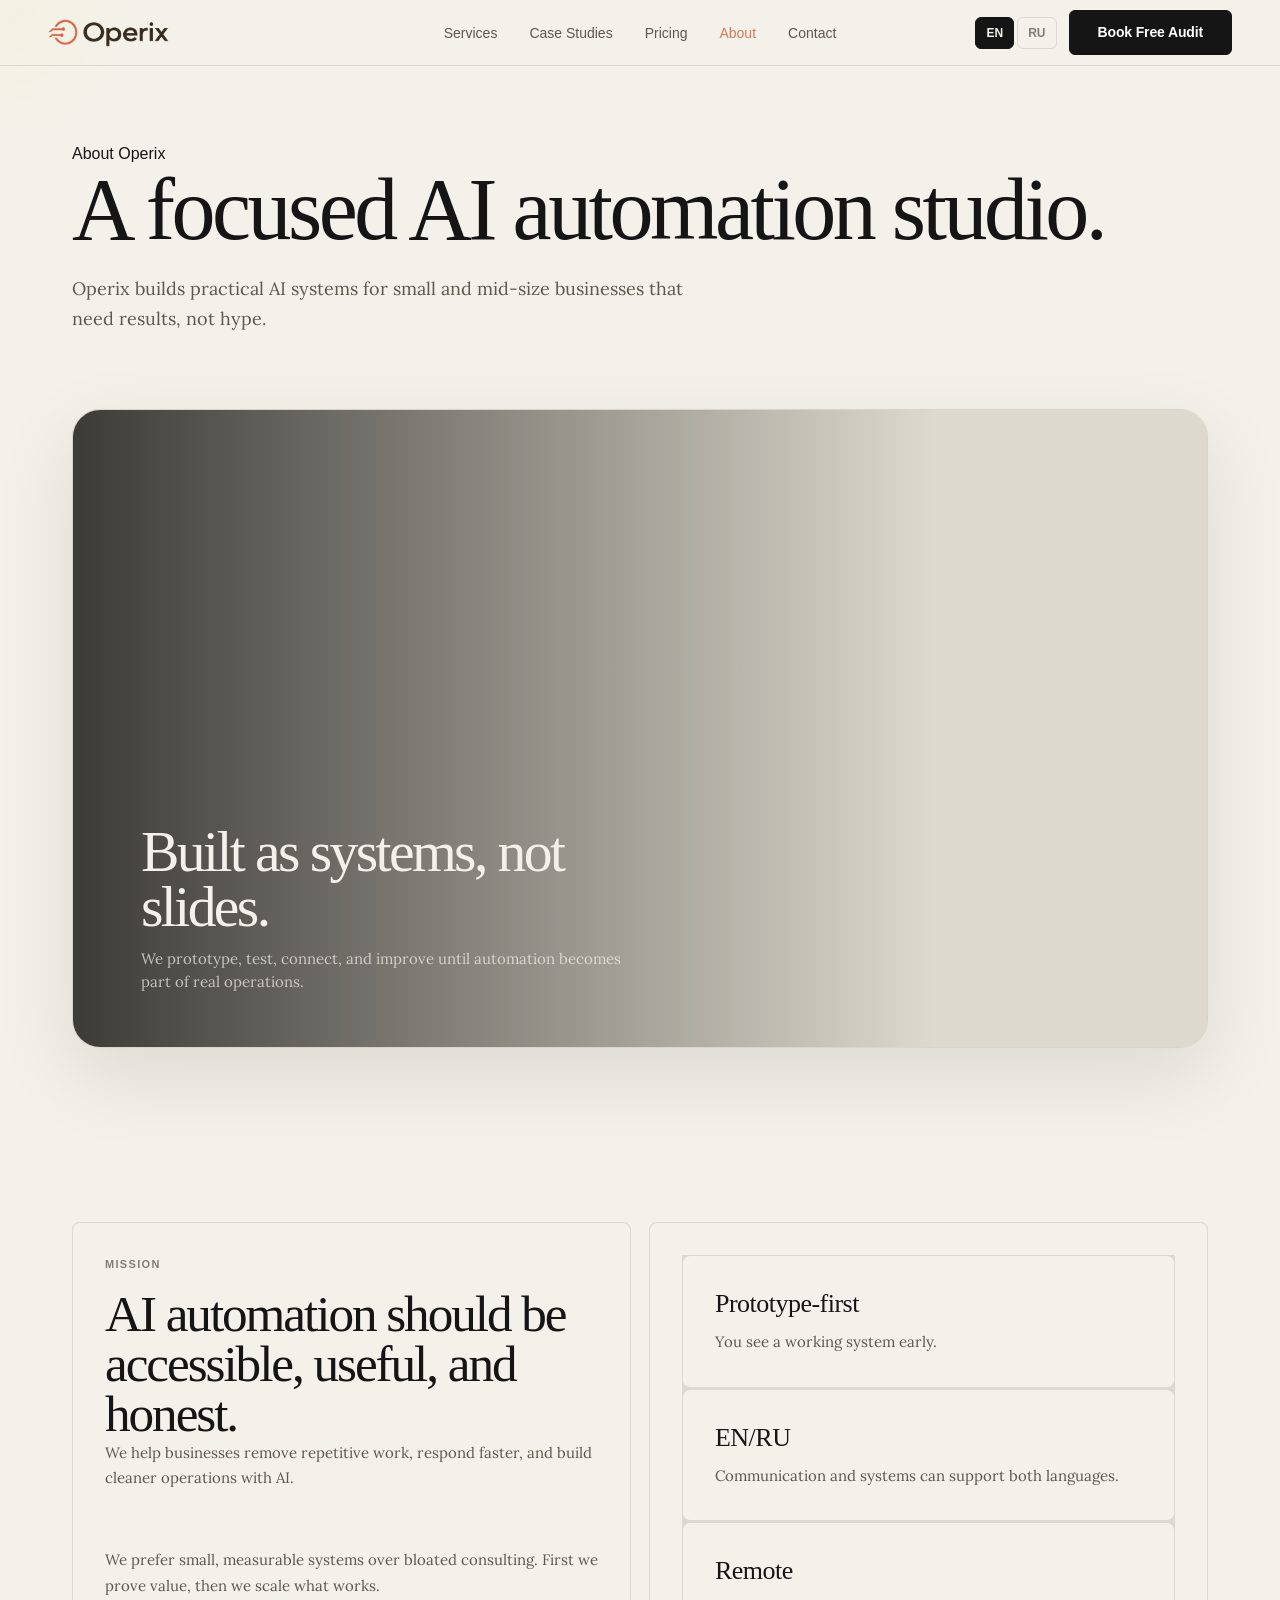
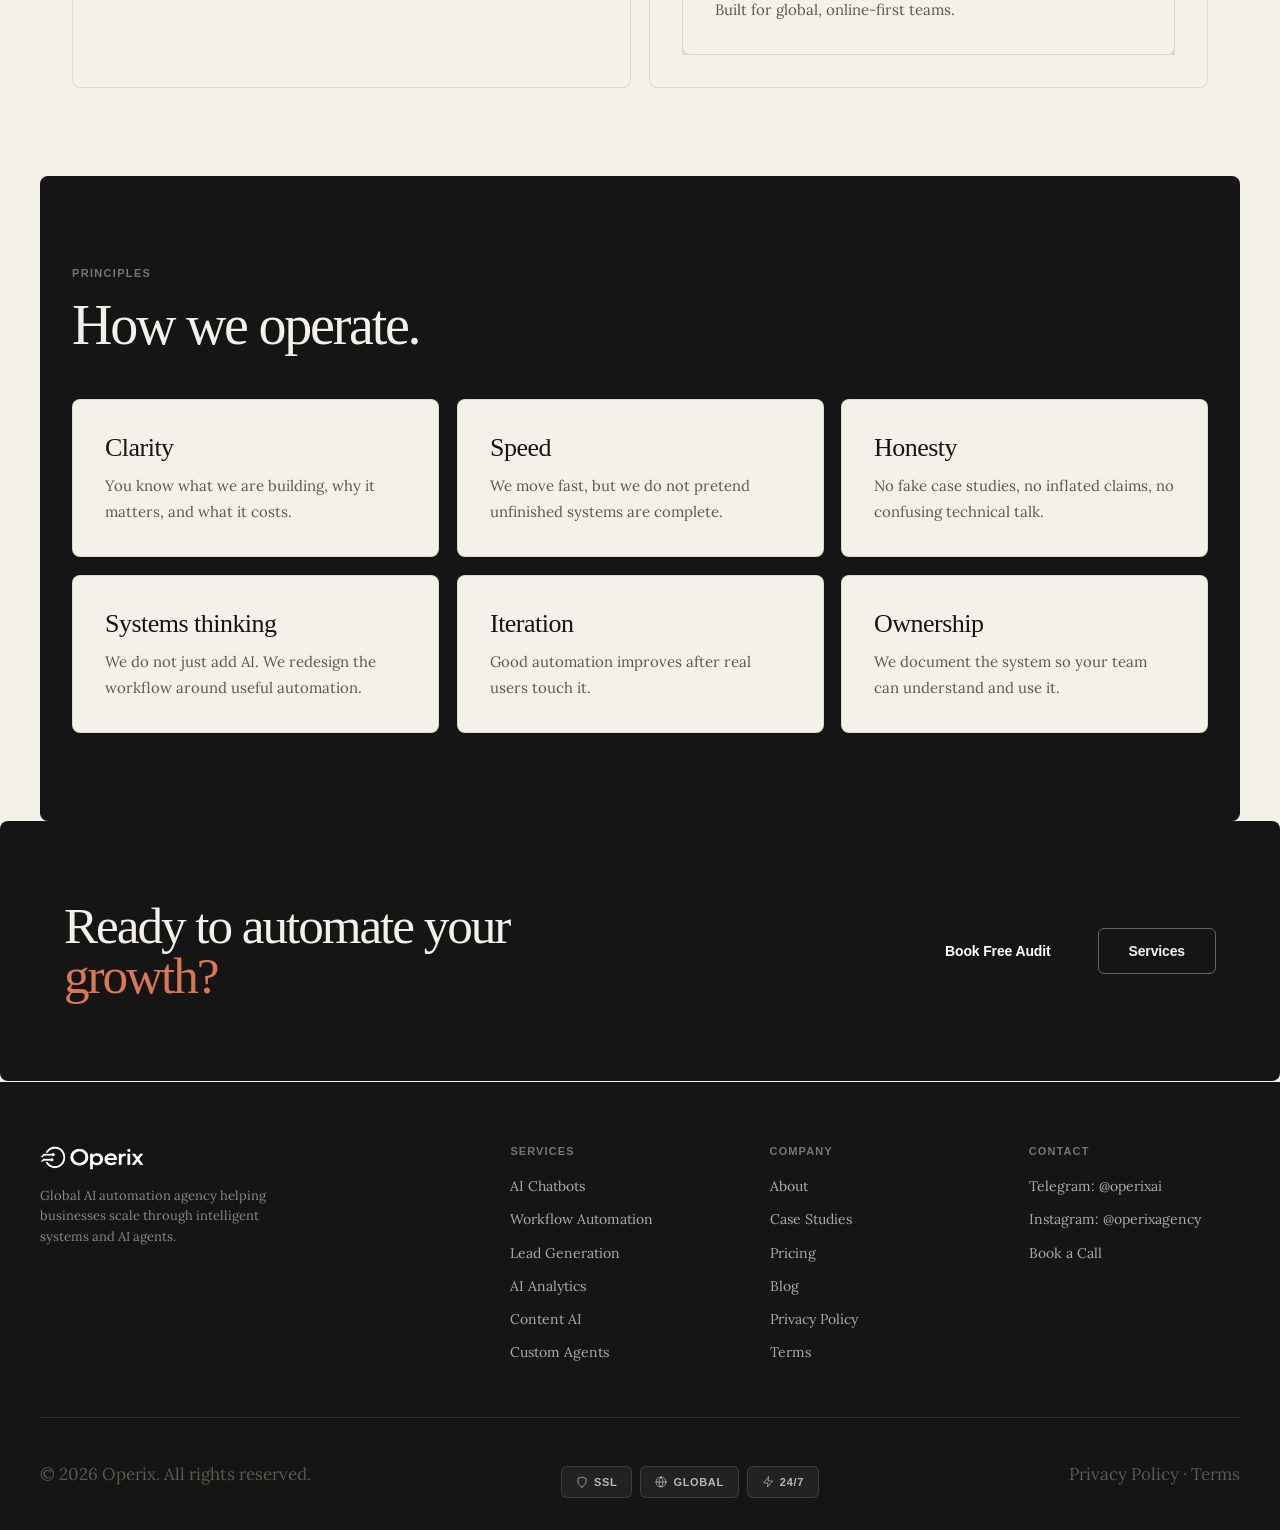
==== commit 2957b2c3: "Revert "Add breathing room before footer CTA" This reverts commit 3b2d0cca5aaaa699ce1de2311496e577c5" ====
--- a/about.html
+++ b/about.html
@@ -5,7 +5,7 @@
 <meta name="viewport" content="width=device-width, initial-scale=1.0">
 <meta name="description" content="Operix — AI Automation Agency">
 <title>About — Operix</title>
-<link rel="stylesheet" href="css/main.css?v=20260611-breath1">
+<link rel="stylesheet" href="css/main.css?v=20260611-finalcta1">
 <link rel="icon" type="image/png" sizes="32x32" href="/operix/operix-tab-icon-32.png?v=20260610-hard4">
 <link rel="icon" type="image/png" sizes="16x16" href="/operix/operix-tab-icon-16.png?v=20260610-hard4">
 <link rel="shortcut icon" href="/operix/operix-tab-icon.ico?v=20260610-hard4" type="image/x-icon">
--- a/css/main.css
+++ b/css/main.css
@@ -442,14 +442,6 @@
 .case-metric-label { font-size:10px; color:var(--muted); text-transform:uppercase; letter-spacing:.06em; margin-top:4px; font-family:sans-serif; }
 
 /* ── CTA Banner ── */
-.footer-cta-wrap {
-  padding:112px 32px 0;
-  background:var(--ivory);
-}
-.footer-cta-wrap .cta-banner {
-  max-width:1200px;
-  margin:0 auto;
-}
 .cta-banner {
   background:var(--slate); color:var(--ivory);
   padding:80px 64px; display:flex; align-items:center;
@@ -660,7 +652,6 @@
   .niche-preview-inner { grid-template-columns:1fr; }
   .footer-top { grid-template-columns:1fr; gap:28px; }
   .footer-bottom { flex-direction:column; text-align:center; }
-  .footer-cta-wrap { padding:72px 20px 0; }
   .cta-banner { padding:44px 22px; flex-direction:column; align-items:flex-start; }
   .page-header { padding:108px 20px 44px; }
   .about-stats { grid-template-columns:1fr; }
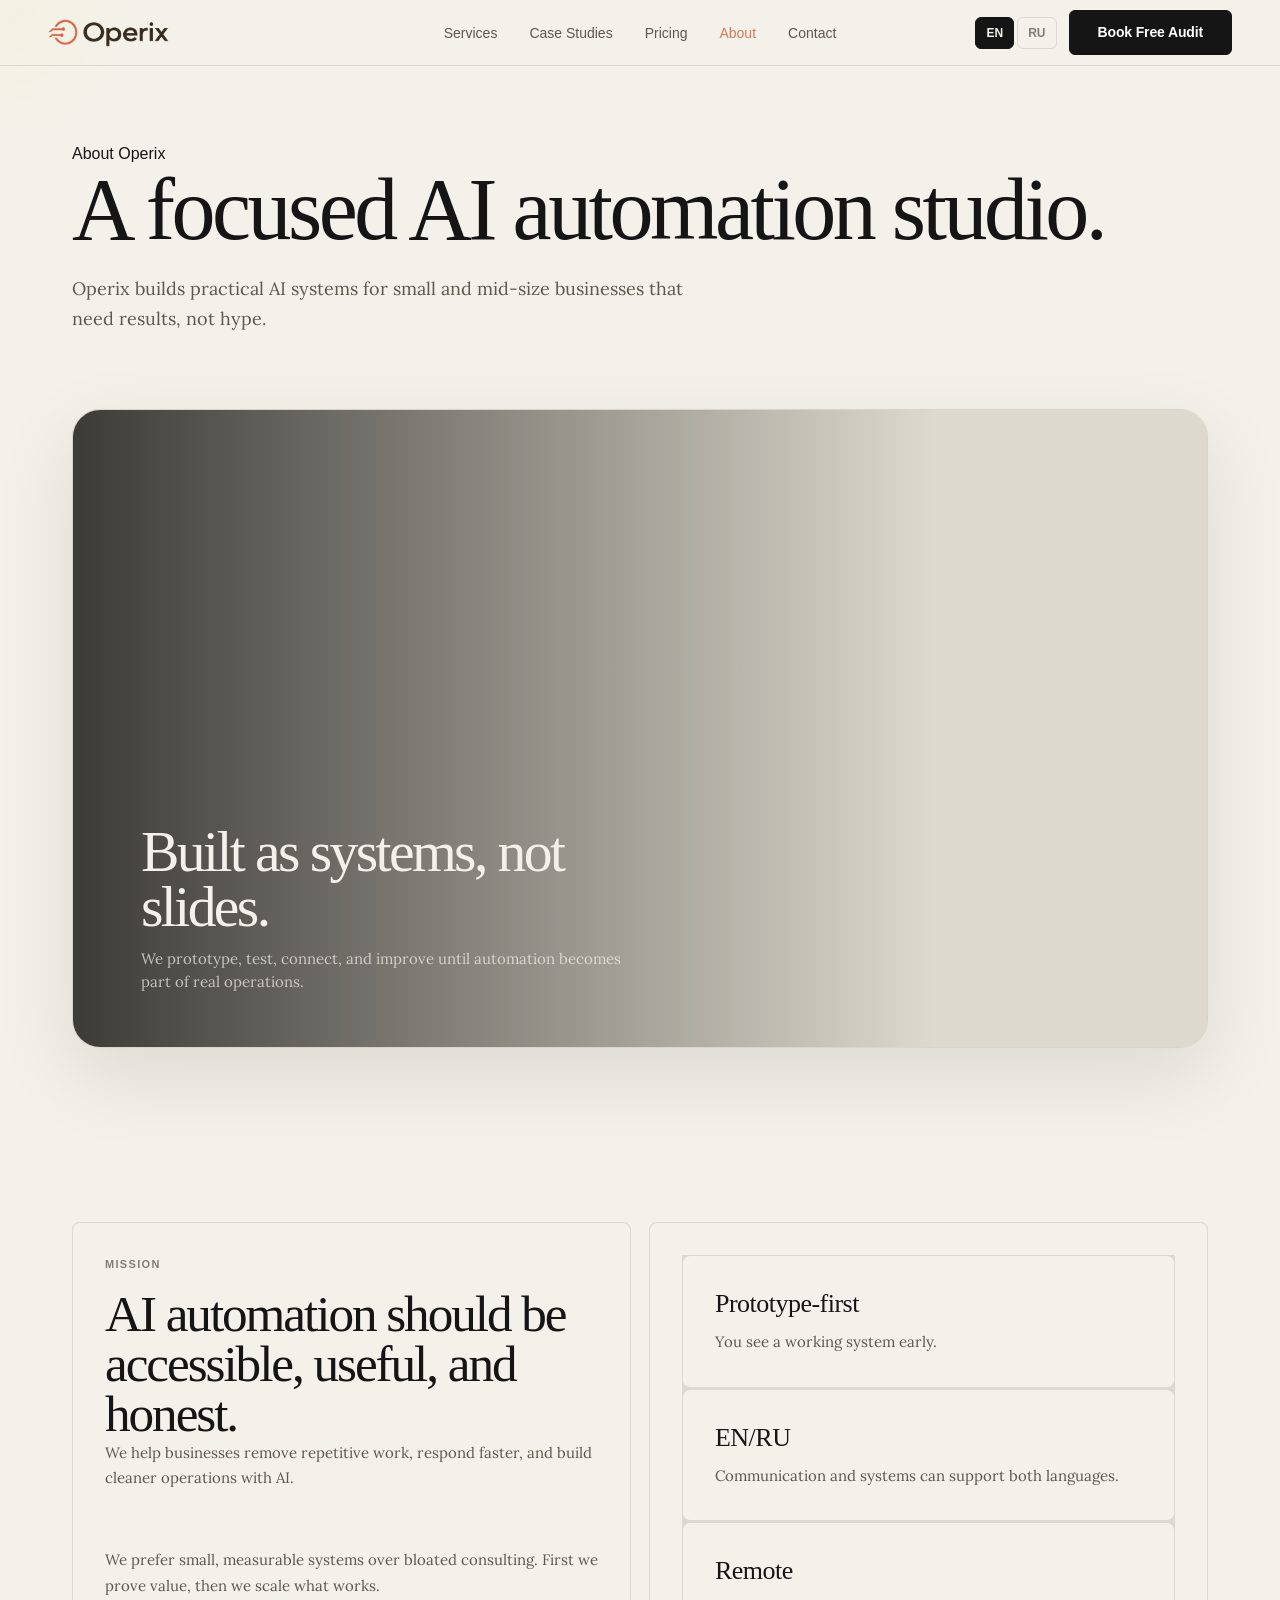
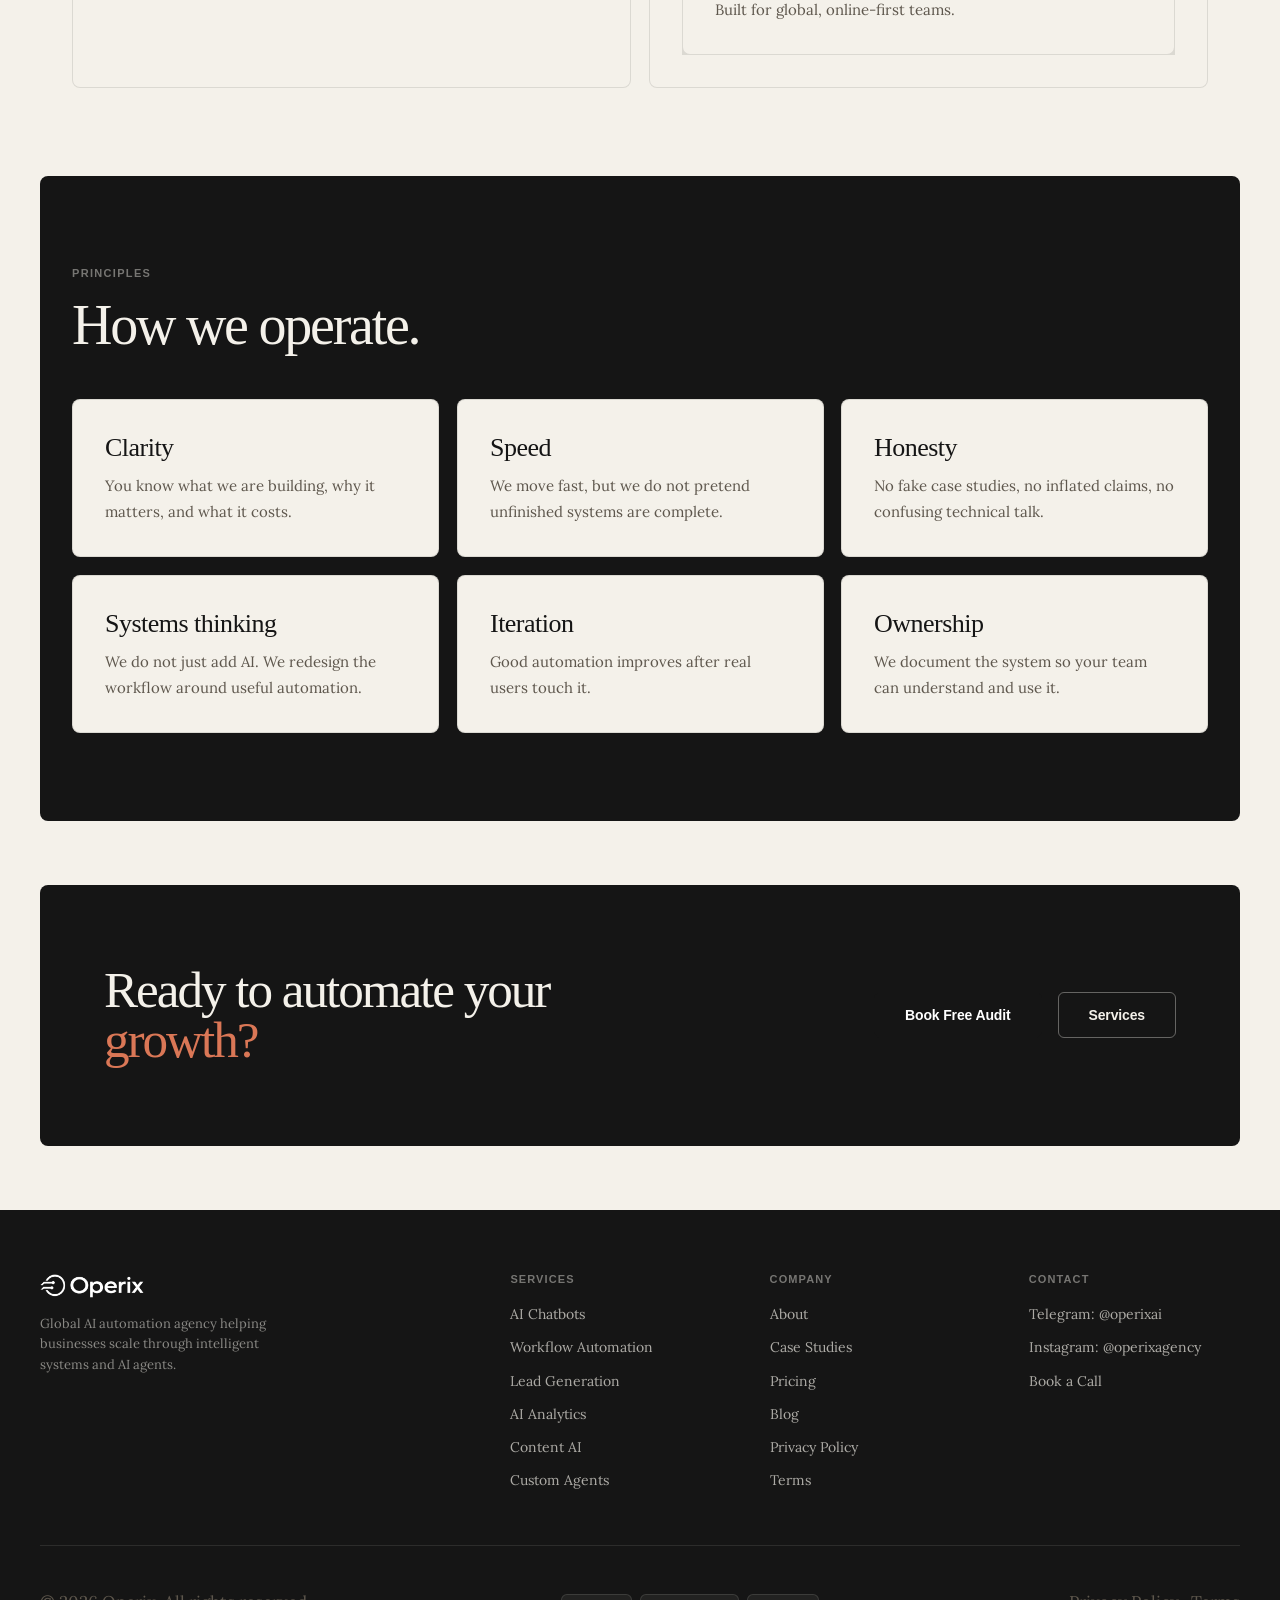
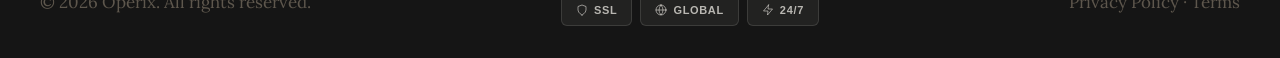
==== commit fd679f0d: "Polish footer CTA spacing" ====
--- a/about.html
+++ b/about.html
@@ -5,7 +5,7 @@
 <meta name="viewport" content="width=device-width, initial-scale=1.0">
 <meta name="description" content="Operix — AI Automation Agency">
 <title>About — Operix</title>
-<link rel="stylesheet" href="css/main.css?v=20260611-finalcta1">
+<link rel="stylesheet" href="css/main.css?v=20260612-footerpolish1">
 <link rel="icon" type="image/png" sizes="32x32" href="/operix/operix-tab-icon-32.png?v=20260610-hard4">
 <link rel="icon" type="image/png" sizes="16x16" href="/operix/operix-tab-icon-16.png?v=20260610-hard4">
 <link rel="shortcut icon" href="/operix/operix-tab-icon.ico?v=20260610-hard4" type="image/x-icon">
@@ -51,7 +51,7 @@
   </div>
 </section>
 <div id="footer-placeholder"></div>
-<script src="js/layout.js?v=20260611-videobadge2"></script>
+<script src="js/layout.js?v=20260612-footerpolish1"></script>
 <script src="js/main.js?v=11"></script>
 <script src="js/page-copy.js?v=20260611-proof1"></script>
 <script src="js/video-motion.js?v=20260611-videobadge2"></script>
--- a/css/main.css
+++ b/css/main.css
@@ -442,6 +442,12 @@
 .case-metric-label { font-size:10px; color:var(--muted); text-transform:uppercase; letter-spacing:.06em; margin-top:4px; font-family:sans-serif; }
 
 /* ── CTA Banner ── */
+.footer-cta-wrap {
+  max-width:1264px;
+  margin:64px auto 0;
+  padding:0 32px;
+}
+
 .cta-banner {
   background:var(--slate); color:var(--ivory);
   padding:80px 64px; display:flex; align-items:center;
@@ -517,7 +523,7 @@
 .about-stat-label { font-size:12px; color:var(--muted); margin-top:6px; text-transform:uppercase; letter-spacing:.06em; font-family:sans-serif; }
 
 /* ── Footer ── */
-footer { background:var(--slate); color:var(--ivory); padding:64px 32px 32px; }
+footer { background:var(--slate); color:var(--ivory); padding:64px 32px 32px; margin-top:64px; }
 .footer-top { max-width:1200px; margin:0 auto; display:grid; grid-template-columns:2fr 1fr 1fr 1fr; gap:48px; margin-bottom:48px; }
 .footer-brand .logo img { filter:brightness(0) invert(1); height:24px; }
 .footer-brand > p { font-size:13px; color:rgba(244,241,234,.52); margin-top:16px; font-family:'Lora', serif; line-height:1.6; max-width:240px; }
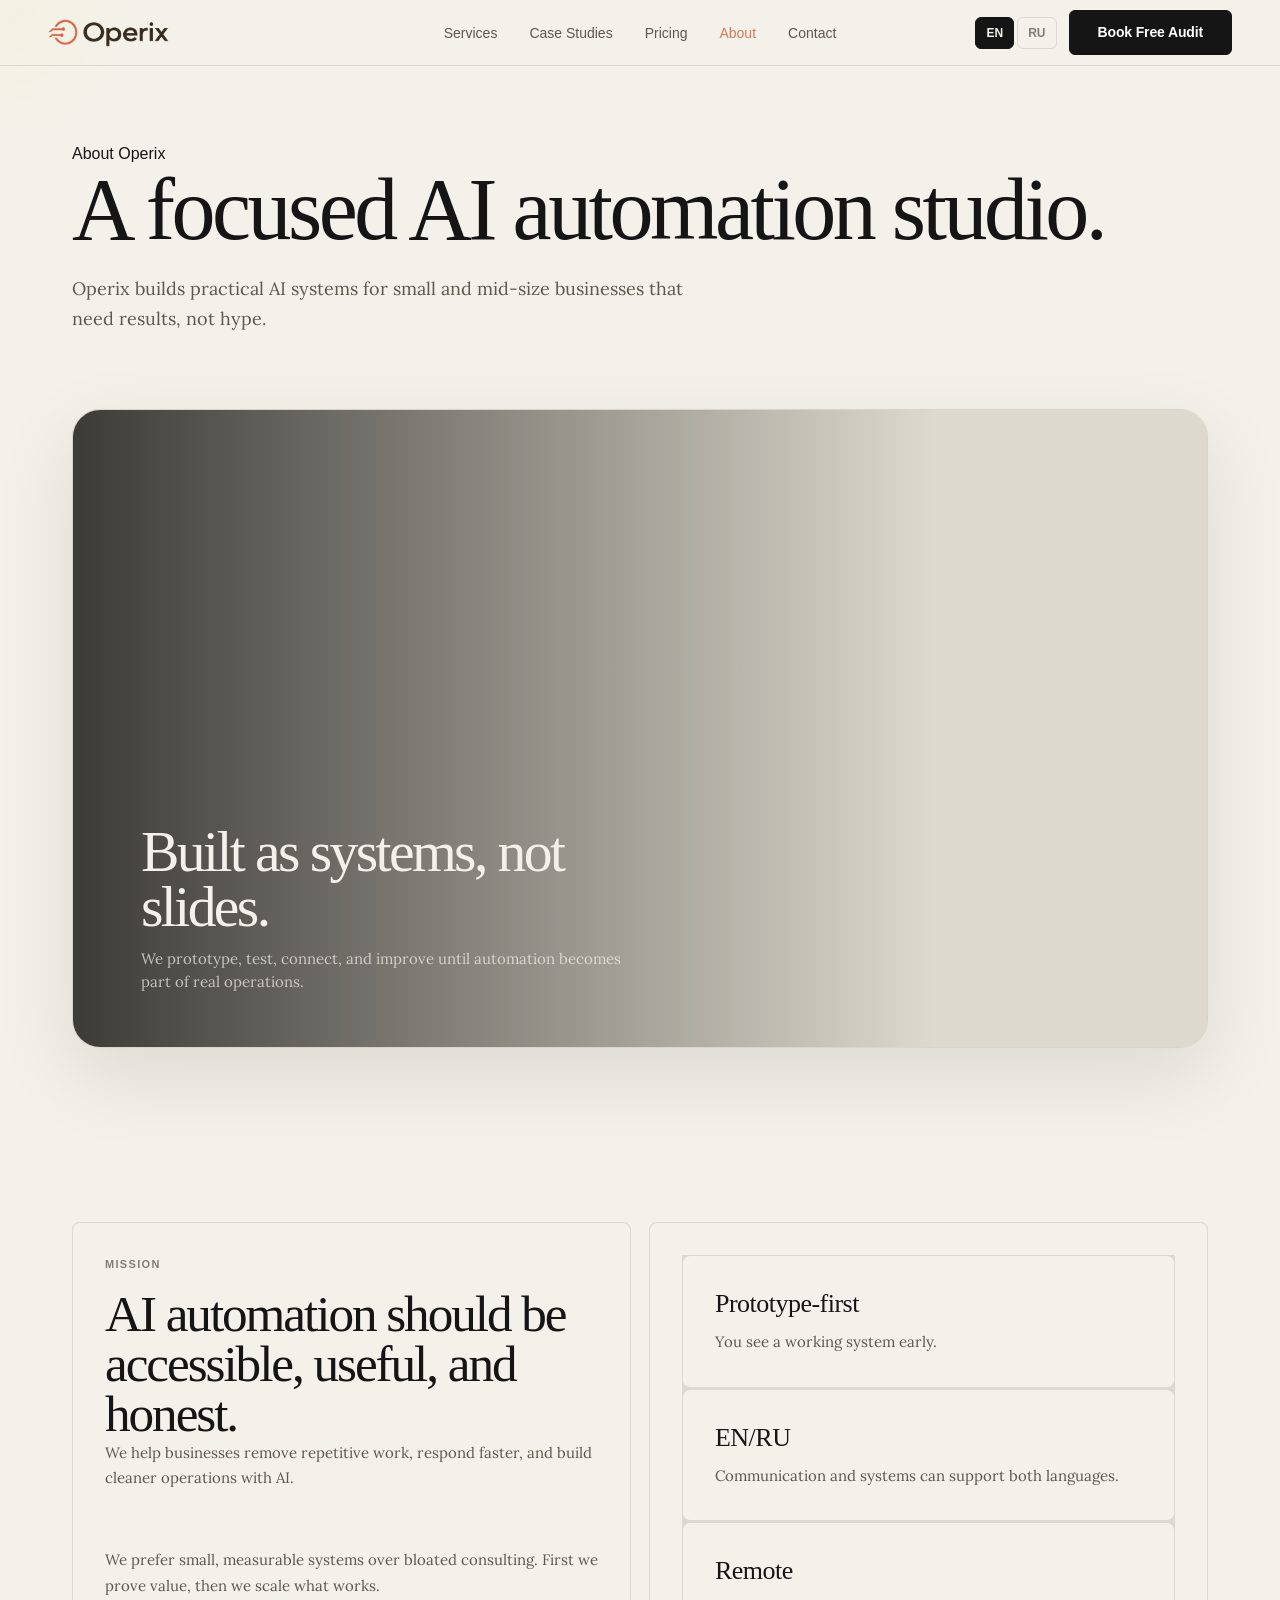
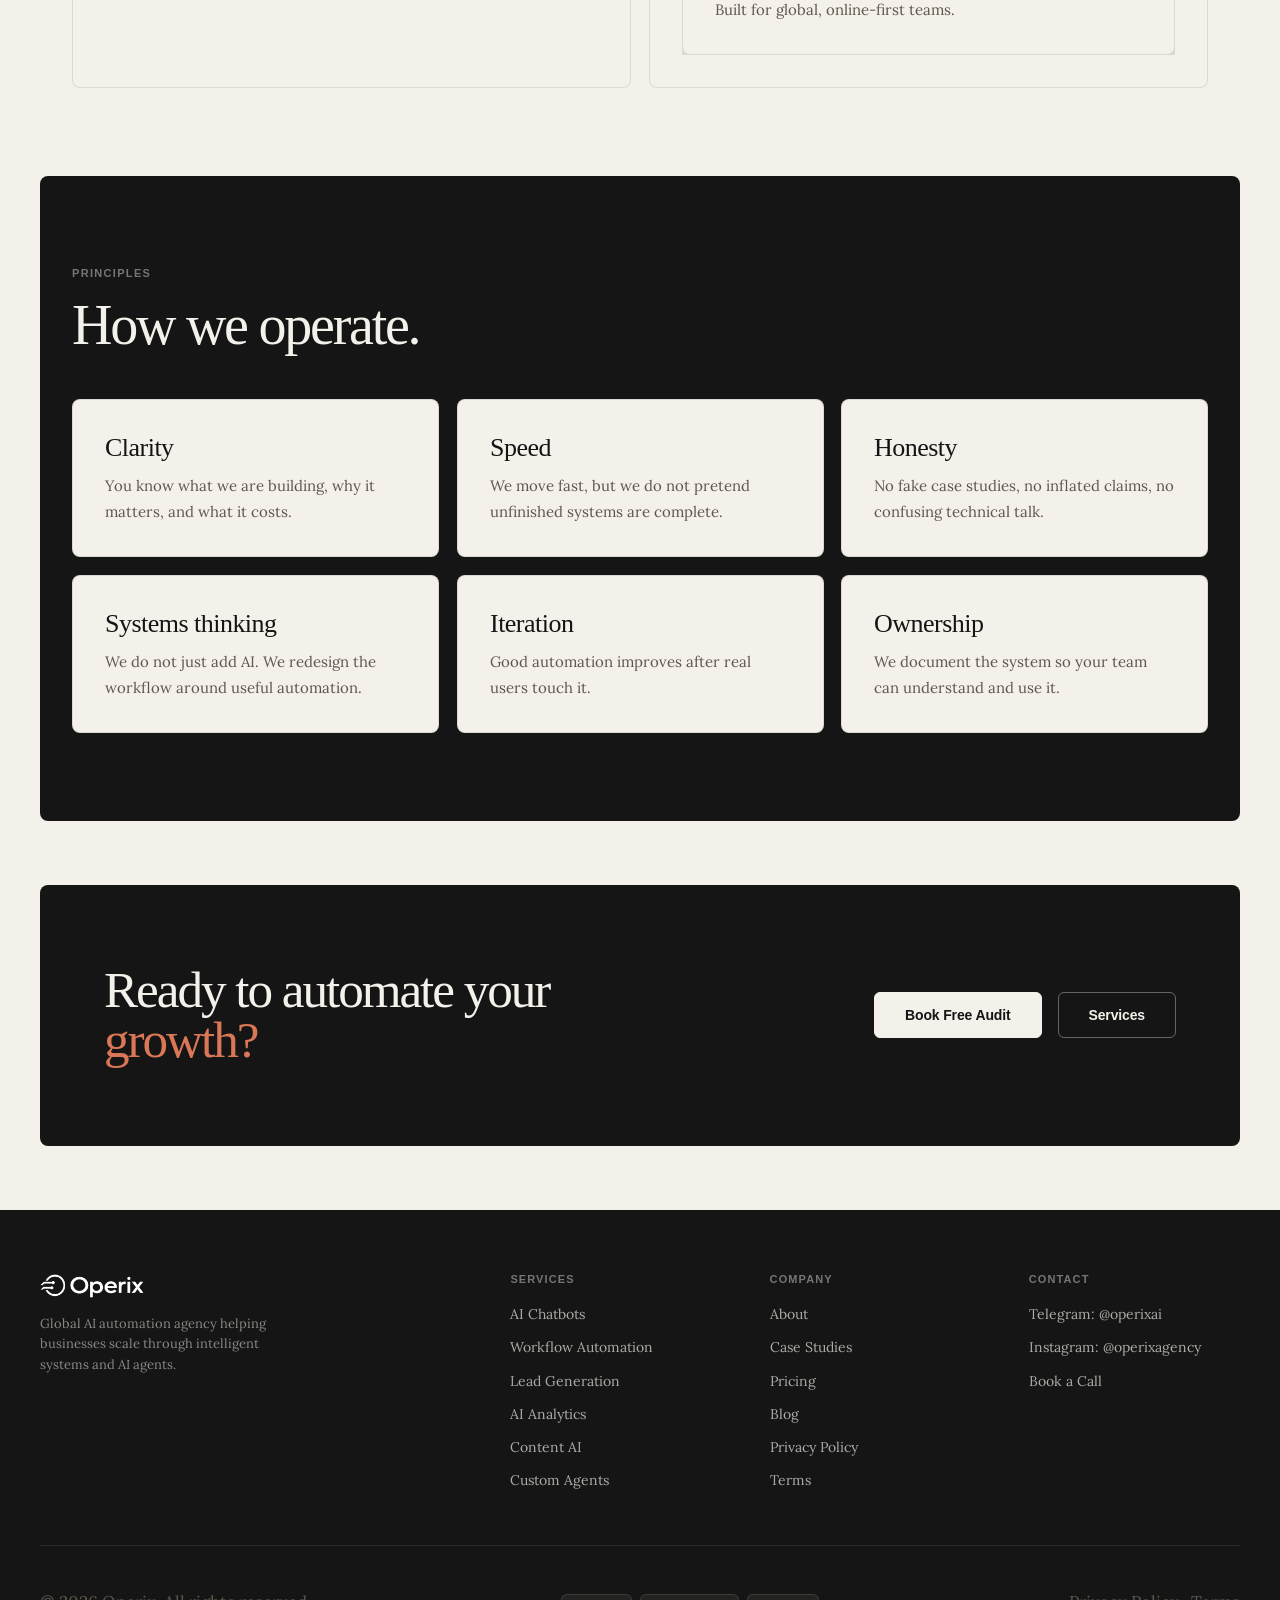
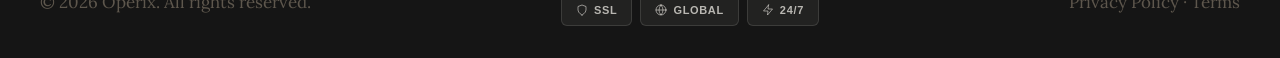
==== commit 518433f2: "Merge home final CTA into industries" ====
--- a/about.html
+++ b/about.html
@@ -5,7 +5,7 @@
 <meta name="viewport" content="width=device-width, initial-scale=1.0">
 <meta name="description" content="Operix — AI Automation Agency">
 <title>About — Operix</title>
-<link rel="stylesheet" href="css/main.css?v=20260612-footerpolish1">
+<link rel="stylesheet" href="css/main.css?v=20260612-finalmerge1">
 <link rel="icon" type="image/png" sizes="32x32" href="/operix/operix-tab-icon-32.png?v=20260610-hard4">
 <link rel="icon" type="image/png" sizes="16x16" href="/operix/operix-tab-icon-16.png?v=20260610-hard4">
 <link rel="shortcut icon" href="/operix/operix-tab-icon.ico?v=20260610-hard4" type="image/x-icon">
--- a/css/main.css
+++ b/css/main.css
@@ -178,6 +178,18 @@
 /* CTA banner overrides */
 .cta-banner .btn-ghost { border-color:rgba(244,241,234,.36); color:var(--ivory); }
 .cta-banner .btn-ghost:hover { border-color:var(--ivory); background:rgba(244,241,234,.1); color:var(--ivory); }
+.section-dark .btn-primary,
+.cta-banner .btn-primary {
+  background:var(--ivory);
+  border-color:var(--ivory);
+  color:var(--slate);
+}
+.section-dark .btn-primary:hover,
+.cta-banner .btn-primary:hover {
+  background:var(--terracotta);
+  border-color:var(--terracotta);
+  color:#fff;
+}
 .section-dark .btn-ghost { border-color:rgba(244,241,234,.3); color:var(--ivory); }
 .section-dark .btn-ghost:hover { background:rgba(244,241,234,.1); border-color:var(--ivory); }
 
@@ -201,6 +213,33 @@
   letter-spacing:.12em; text-transform:uppercase; color:var(--muted); margin-bottom:16px;
 }
 .section-title { max-width:580px; }
+
+.home-page .footer-cta-wrap {
+  display:none;
+}
+
+.home-final-section {
+  min-height:520px;
+  display:flex;
+  flex-direction:column;
+  justify-content:space-between;
+  gap:56px;
+  padding:88px 64px 64px;
+}
+
+.home-final-section .clean-sub {
+  color:rgba(250,249,245,.70) !important;
+  margin-bottom:0;
+}
+
+.home-final-actions {
+  display:flex;
+  justify-content:flex-end;
+  align-items:center;
+  gap:16px;
+  padding-top:32px;
+  border-top:1px solid rgba(244,241,234,.12);
+}
 
 /* ── Hero ── */
 .hero, .clean-hero {
@@ -646,9 +685,11 @@
   h1 { font-size:clamp(36px,12vw,54px); }
   .hero-sub, .clean-sub { font-size:16px; margin-bottom:32px; }
   .hero-actions, .clean-actions, .cta-banner-actions { flex-direction:column; width:100%; }
-  .hero-actions .btn, .clean-actions .btn, .cta-banner-actions .btn, .section-head .btn { width:100%; }
+  .hero-actions .btn, .clean-actions .btn, .cta-banner-actions .btn, .home-final-actions .btn, .section-head .btn { width:100%; }
   .section, .clean-wrap { padding:56px 20px; }
   .section-full, .section-dark { padding:56px 20px; }
+  .home-final-section { min-height:0; gap:42px; padding:56px 24px 28px; }
+  .home-final-actions { flex-direction:column; align-items:stretch; gap:12px; padding-top:24px; }
   h2 { font-size:clamp(28px,9vw,40px); }
   .grid-3, .grid-2, .clean-grid-3, .clean-grid-4, .clean-grid-2,
   .pricing-grid, .cases-grid, .blog-grid, .values-grid,
